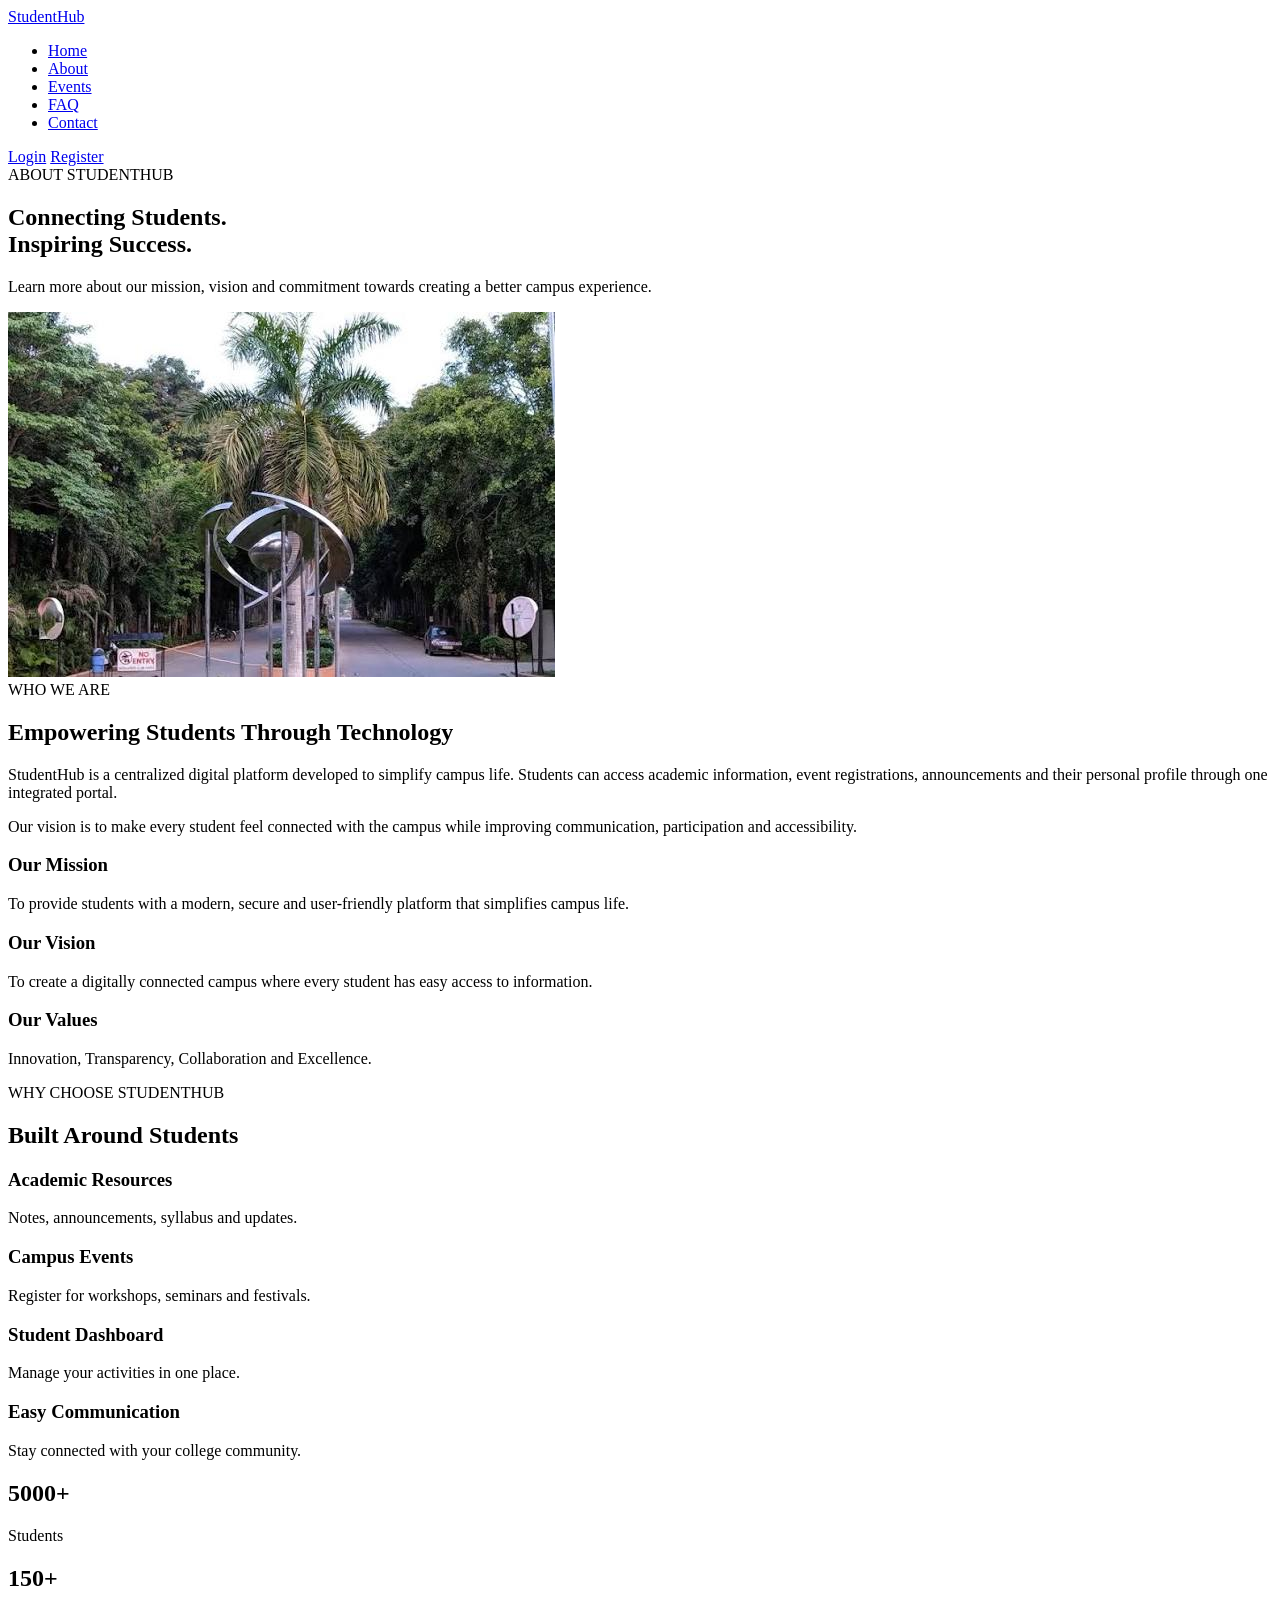
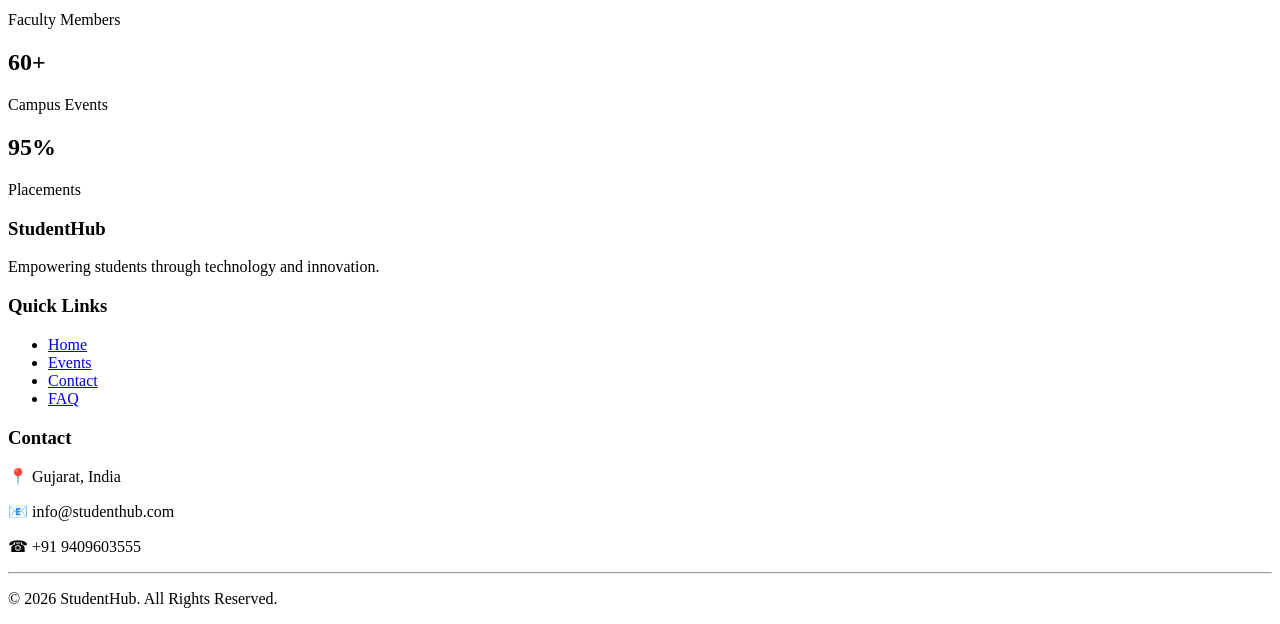
==== about.html @ 88c3d9de "Initial StudentHub Project" ====
<!DOCTYPE html>
<html lang="en">

<head>

    <meta charset="UTF-8">

    <meta name="viewport" content="width=device-width, initial-scale=1.0">

    <title>StudentHub | About</title>

    <link rel="stylesheet" href="style.css">

    <link rel="preconnect" href="https://fonts.googleapis.com">

    <link rel="preconnect" href="https://fonts.gstatic.com" crossorigin>

    <link href="https://fonts.googleapis.com/css2?family=Poppins:wght@300;400;500;600&family=Playfair+Display:wght@500;600;700&display=swap" rel="stylesheet">

</head>

<body>
<header>

    <nav class="navbar">

        <div class="logo">

            <a href="index.html">StudentHub</a>

        </div>

        <ul class="nav-links">

            <li><a href="index.html">Home</a></li>

            <li><a href="about.html">About</a></li>

            <li><a href="events.html">Events</a></li>

            <li><a href="faq.html">FAQ</a></li>

            <li><a href="contact.html">Contact</a></li>

        </ul>

        <div class="nav-buttons">

            <a href="login.html" class="login-btn">Login</a>

            <a href="register.html" class="register-btn">Register</a>

        </div>

    </nav>

</header>
<section class="page-hero">

    <div class="overlay">

        <div class="hero-content">

            <span>ABOUT STUDENTHUB</span>

            <h1>

                Connecting Students.<br>
                Inspiring Success.

            </h1>

            <p>

                Learn more about our mission,
                vision and commitment towards
                creating a better campus experience.

            </p>

        </div>

    </div>

</section>
<section class="about-main">

    <div class="container">

        <div class="about-image">

            <img src="about-clg.jpeg" alt="College Campus">

        </div>

        <div class="about-text">

            <span>WHO WE ARE</span>

            <h2>

                Empowering Students Through Technology

            </h2>

            <p>

                StudentHub is a centralized digital platform
                developed to simplify campus life. Students
                can access academic information, event
                registrations, announcements and their
                personal profile through one integrated portal.

            </p>

            <p>

                Our vision is to make every student feel
                connected with the campus while improving
                communication, participation and accessibility.

            </p>

        </div>

    </div>

</section>
<section class="mission">

    <div class="container">

        <div class="mission-card">

            <h3>Our Mission</h3>

            <p>

                To provide students with a modern,
                secure and user-friendly platform
                that simplifies campus life.

            </p>

        </div>

        <div class="mission-card">

            <h3>Our Vision</h3>

            <p>

                To create a digitally connected
                campus where every student has
                easy access to information.

            </p>

        </div>

        <div class="mission-card">

            <h3>Our Values</h3>

            <p>

                Innovation, Transparency,
                Collaboration and Excellence.

            </p>

        </div>

    </div>

</section>
<section class="why-us">

    <div class="container">

        <div class="section-heading">

            <span>WHY CHOOSE STUDENTHUB</span>

            <h2>

                Built Around Students

            </h2>

        </div>

        <div class="feature-grid">

            <div class="feature-card">

                <h3>Academic Resources</h3>

                <p>

                    Notes, announcements,
                    syllabus and updates.

                </p>

            </div>

            <div class="feature-card">

                <h3>Campus Events</h3>

                <p>

                    Register for workshops,
                    seminars and festivals.

                </p>

            </div>

            <div class="feature-card">

                <h3>Student Dashboard</h3>

                <p>

                    Manage your activities
                    in one place.

                </p>

            </div>

            <div class="feature-card">

                <h3>Easy Communication</h3>

                <p>

                    Stay connected with your
                    college community.

                </p>

            </div>

        </div>

    </div>

</section>
<section class="statistics">

    <div class="container">

        <div class="stat">

            <h2>5000+</h2>

            <p>Students</p>

        </div>

        <div class="stat">

            <h2>150+</h2>

            <p>Faculty Members</p>

        </div>

        <div class="stat">

            <h2>60+</h2>

            <p>Campus Events</p>

        </div>

        <div class="stat">

            <h2>95%</h2>

            <p>Placements</p>

        </div>

    </div>

</section>
<footer>

    <div class="container footer-grid">

        <div>

            <h3>StudentHub</h3>

            <p>

                Empowering students through
                technology and innovation.

            </p>

        </div>

        <div>

            <h3>Quick Links</h3>

            <ul>

                <li><a href="index.html">Home</a></li>

                <li><a href="events.html">Events</a></li>

                <li><a href="contact.html">Contact</a></li>

                <li><a href="faq.html">FAQ</a></li>

            </ul>

        </div>

        <div>

            <h3>Contact</h3>

            <p>📍 Gujarat, India</p>

            <p>📧 info@studenthub.com</p>

            <p>☎ +91 9409603555</p>

        </div>

    </div>

    <hr>

    <p class="copyright">

        © 2026 StudentHub. All Rights Reserved.

    </p>

</footer>

</body>

</html>
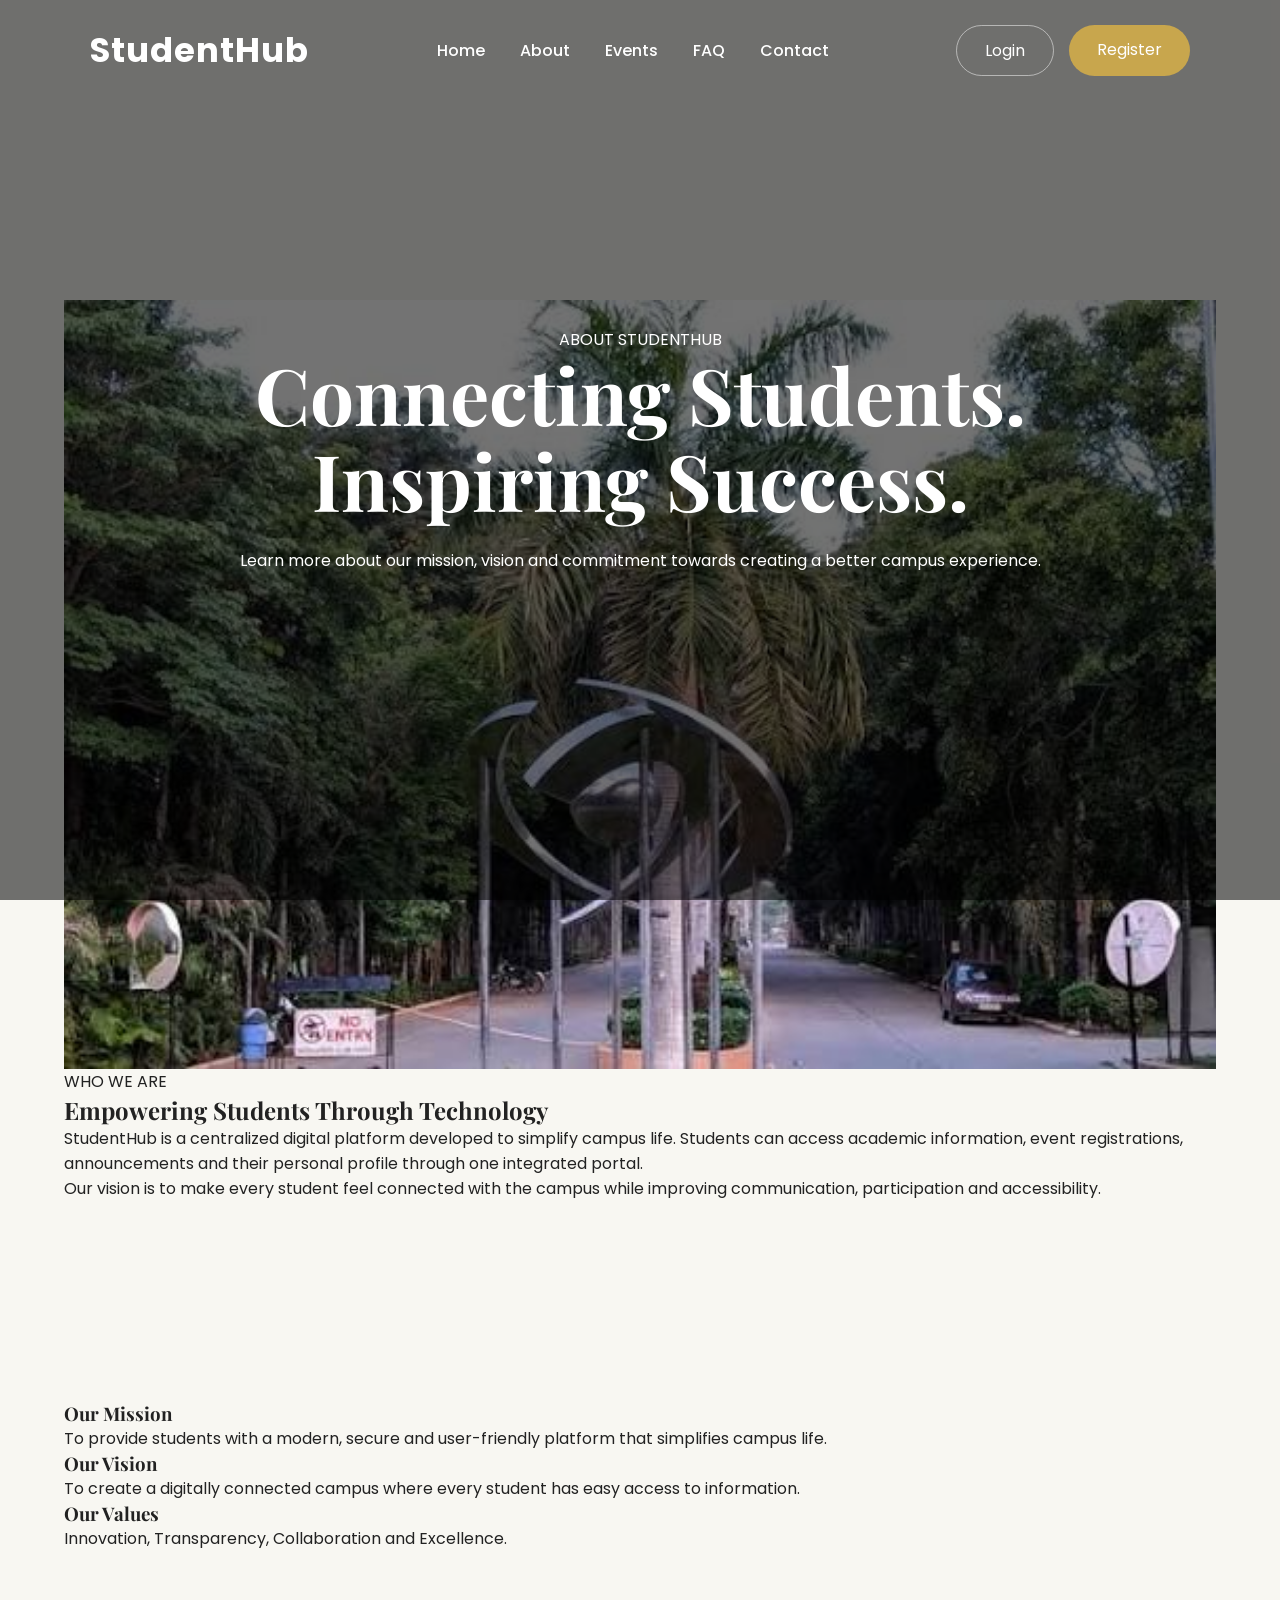
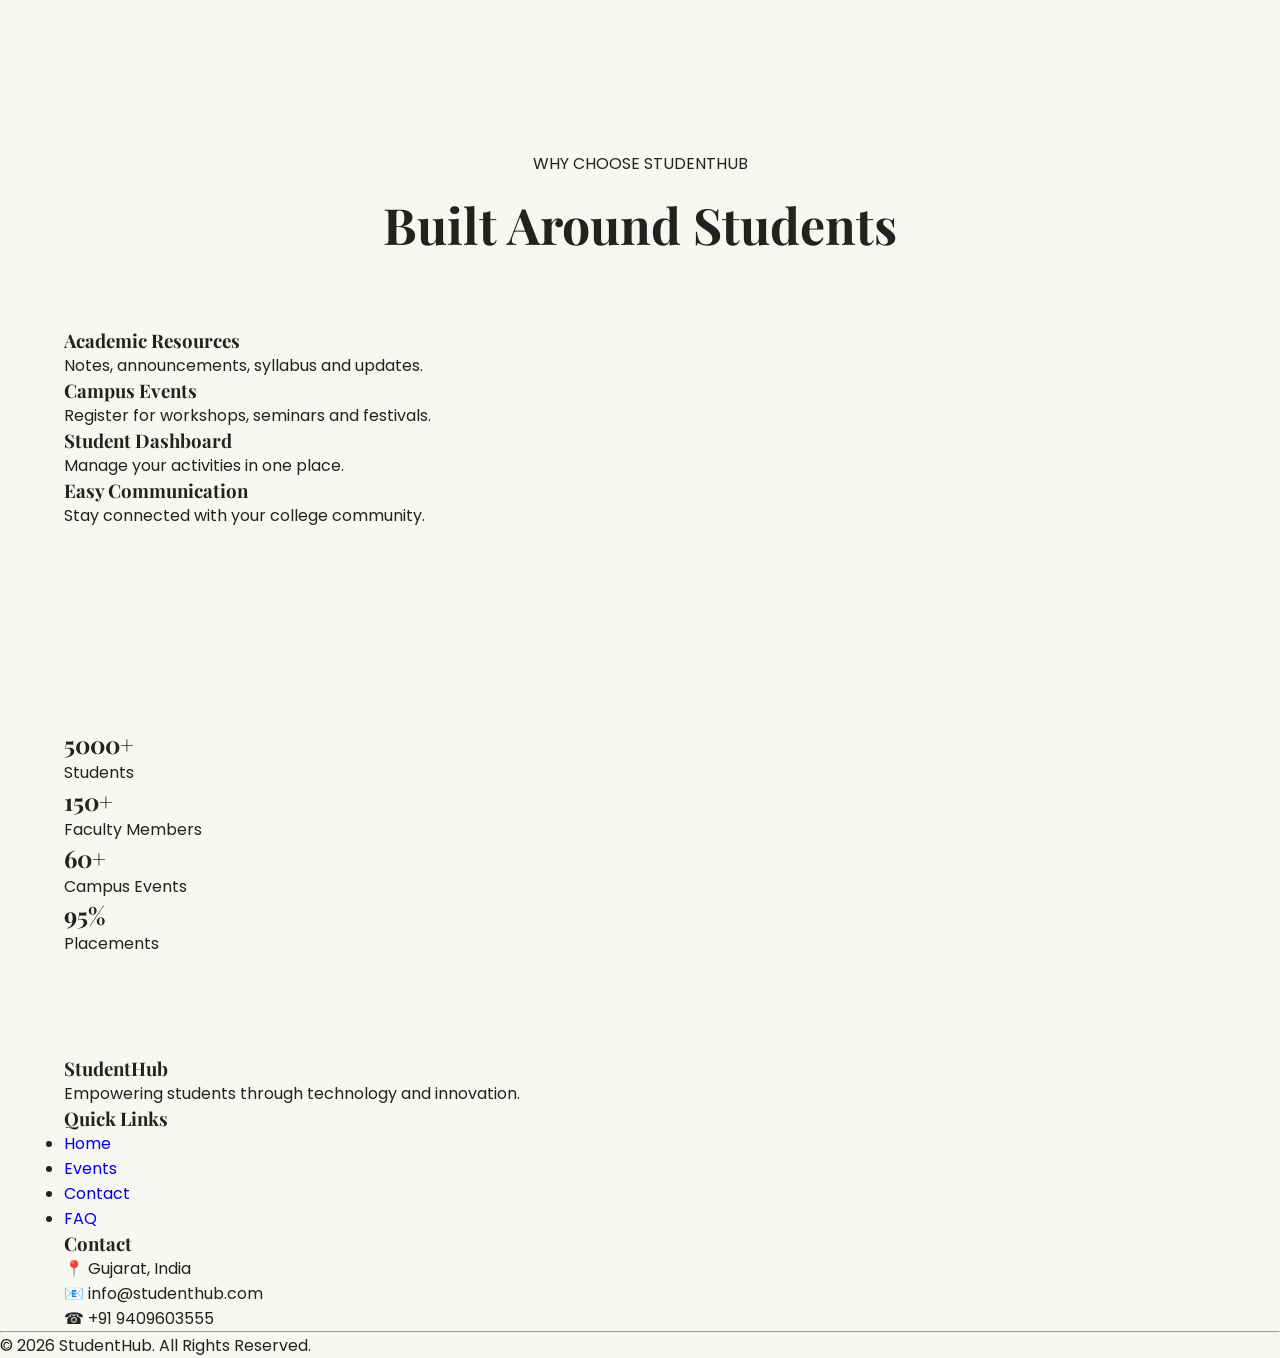
==== commit 5918dc37: "Testimonial-ards" ====
--- a/about.html
+++ b/about.html
@@ -9,7 +9,7 @@
 
     <title>StudentHub | About</title>
 
-    <link rel="stylesheet" href="style.css">
+    <link rel="stylesheet" href="css/style.css">
 
     <link rel="preconnect" href="https://fonts.googleapis.com">
 
@@ -89,7 +89,7 @@
 
         <div class="about-image">
 
-            <img src="about-clg.jpeg" alt="College Campus">
+            <img src="images/about-clg.jpeg" alt="College Campus">
 
         </div>
 
--- a/css/style.css
+++ b/css/style.css
@@ -0,0 +1,305 @@
+*{
+    margin:0;
+    padding:0;
+    box-sizing:border-box;
+}
+html{
+    scroll-behavior:smooth;
+}
+body{
+    font-family:'Poppins',sans-serif;
+    background:#f8f7f2;
+    color:#222;
+    overflow-x:hidden;
+}
+:root{
+    --gold:#c8a64d;
+    --dark:#0d1728;
+    --white:#ffffff;
+    --light:#f8f7f2;
+    --shadow:0 15px 35px rgba(0,0,0,.18);
+}
+.container{
+    width:90%;
+    max-width:1200px;
+    margin:auto;
+}
+img{
+    width:100%;
+    display:block;
+}
+a{
+    text-decoration:none;
+}
+h1,h2,h3,h4{
+    font-family:'Playfair Display',serif;
+}
+section{
+    padding:100px 0;
+}
+.hero{
+    padding: 0px;
+    position: relative;
+    width: 100%;
+    min-height: 100vh;
+    background-image: url("../images/clg.jpg");
+    background-size: cover;
+    background-position: center;
+    background-repeat: no-repeat;
+}
+.overlay{
+    position:absolute;
+    top:0;
+    left:0;
+    width:100%;
+    height:100%;
+    background:rgba(0,0,0,.55);
+}
+.navbar{
+    position:absolute;
+    top:0;
+    left:0;
+    width:100%;
+    padding:25px 7%;
+    display:flex;
+    justify-content:space-between;
+    align-items:center;
+    z-index:100;
+}
+.logo a{
+    color:white;
+    font-size:34px;
+    font-weight:700;
+    letter-spacing:1px;
+}
+.nav-links{
+    display:flex;
+    gap:35px;
+    list-style:none;
+}
+.nav-links a{
+    color:white;
+    font-size:16px;
+    font-weight:500;
+    transition:.3s;
+}
+.nav-links a:hover{
+    color:var(--gold);
+}
+.nav-buttons{
+    display:flex;
+    gap:15px;
+}
+.login-btn{
+    color:white;
+    border:1px solid rgba(255,255,255,.5);
+    padding:12px 28px;
+    border-radius:40px;
+    transition:.3s;
+}
+.login-btn:hover{
+    background:rgba(255,255,255,.15);
+}
+.register-btn{
+    background:var(--gold);
+    color:white;
+    padding:12px 28px;
+    border-radius:40px;
+    transition:.3s;
+}
+.register-btn:hover{
+    background:#b28f36;
+}
+.primary-btn{
+    background:var(--gold);
+    color:white;
+    padding:15px 35px;
+    border-radius:40px;
+    display:inline-block;
+    transition:.35s;
+}
+.primary-btn:hover{
+    transform:translateY(-4px);
+    background:#b28f36;
+}
+.secondary-btn{
+    border:1px solid rgba(255,255,255,.5);
+    color:white;
+    padding:15px 35px;
+    border-radius:40px;
+    transition:.35s;
+}
+.secondary-btn:hover{
+    background:rgba(255,255,255,.12);
+}
+.hero-content{
+    min-height:100vh;
+    display:flex;
+    justify-content:center;
+    align-items:center;
+    flex-direction:column;
+    text-align:center;
+    color:white;
+    position:relative;
+    z-index:5;
+}
+.tagline{
+    color:#f2dc93;
+    letter-spacing:4px;
+    font-size:15px;
+    margin-bottom:18px;
+}
+.hero-content h1{
+    font-size:78px;
+    line-height:1.1;
+   margin-bottom:25px;
+}
+.description{
+    width:700px;
+    max-width:100%;
+    font-size:18px;
+    line-height:1.8;
+    opacity:.9;
+    margin-bottom:40px;
+}
+.hero-buttons{
+    display:flex;
+    gap:20px;
+}
+.hero-content{
+    animation:fadeUp 1.2s ease;
+}
+@keyframes fadeUp{
+    from{
+        opacity:0;
+        transform:translateY(40px);
+    }
+    to{
+        opacity:1;
+        transform:translateY(0);
+    }
+}
+@media(max-width:992px){
+.nav-links{
+display:none;
+}
+.hero-content h1{
+font-size:58px;
+}
+.description{
+width:100%;
+}
+}
+
+@media(max-width:768px){
+.hero-content h1{
+font-size:42px;
+}
+.hero-buttons{
+flex-direction:column;
+}
+.nav-buttons{
+display:none;
+}
+.logo a{
+font-size:28px;
+}
+}
+.about {
+    padding: 120px 8%;
+    background: #faf8f3;
+}
+.section-tag{
+    font-weight: 800;
+    font-size: 40px;
+}
+.event-grid{
+    display:grid;
+    grid-template-columns:repeat(auto-fit,minmax(330px,1fr));
+    gap:35px;
+    margin-top:50px;
+}
+
+.event-card{
+    background:#fff;
+    border-radius:20px;
+    overflow:hidden;
+    display:flex;
+    flex-direction:column;
+    height:100%;
+    box-shadow:0 10px 30px rgba(0,0,0,.08);
+    transition:.4s;
+}
+.event-card img {
+    width:100%;
+    height:400px;
+    object-fit: cover;
+    display: block;
+}
+.event-card:hover{
+    transform:translateY(-12px);
+    box-shadow:0 18px 45px rgba(200,166,77,.25);
+}
+.event-info{
+    padding:25px;
+    display:flex;
+    flex-direction:column;
+    flex:1;
+}
+.event-info span{
+    display:inline-block;
+    font-size:13px;
+    font-weight:600;
+    letter-spacing:2px;
+    text-transform:uppercase;
+    color:#c8a64d;
+    margin-bottom:12px;
+}
+.event-info h3{
+    font-size:30px;
+    margin-bottom:15px;
+    color:#1b1b1b;
+    line-height:1.2;
+}
+.event-info p{
+    font-size:16px;
+    color:#666;
+    line-height:1.8;
+    margin-bottom:25px;
+}
+.event-info a{
+    color:#c8a64d;
+    font-weight:600;
+    font-size:15px;
+    transition:.3s;
+}
+.event-info a:hover{
+    padding-left:10px;
+}
+.section-heading{
+    text-align:center;
+    margin-bottom:70px;
+}
+
+.section-heading h2{
+    font-size:50px;
+    margin:15px 0;
+}
+
+.section-heading p{
+    color:#666;
+    font-size:18px;
+}
+.event-card::after{
+    content:"";
+    width:60px;
+    height:3px;
+    background:#c8a64d;
+    display:block;
+    margin:0 25px 25px;
+    transition:.4s;
+}
+
+.event-card:hover::after{
+    width:120px;
+}
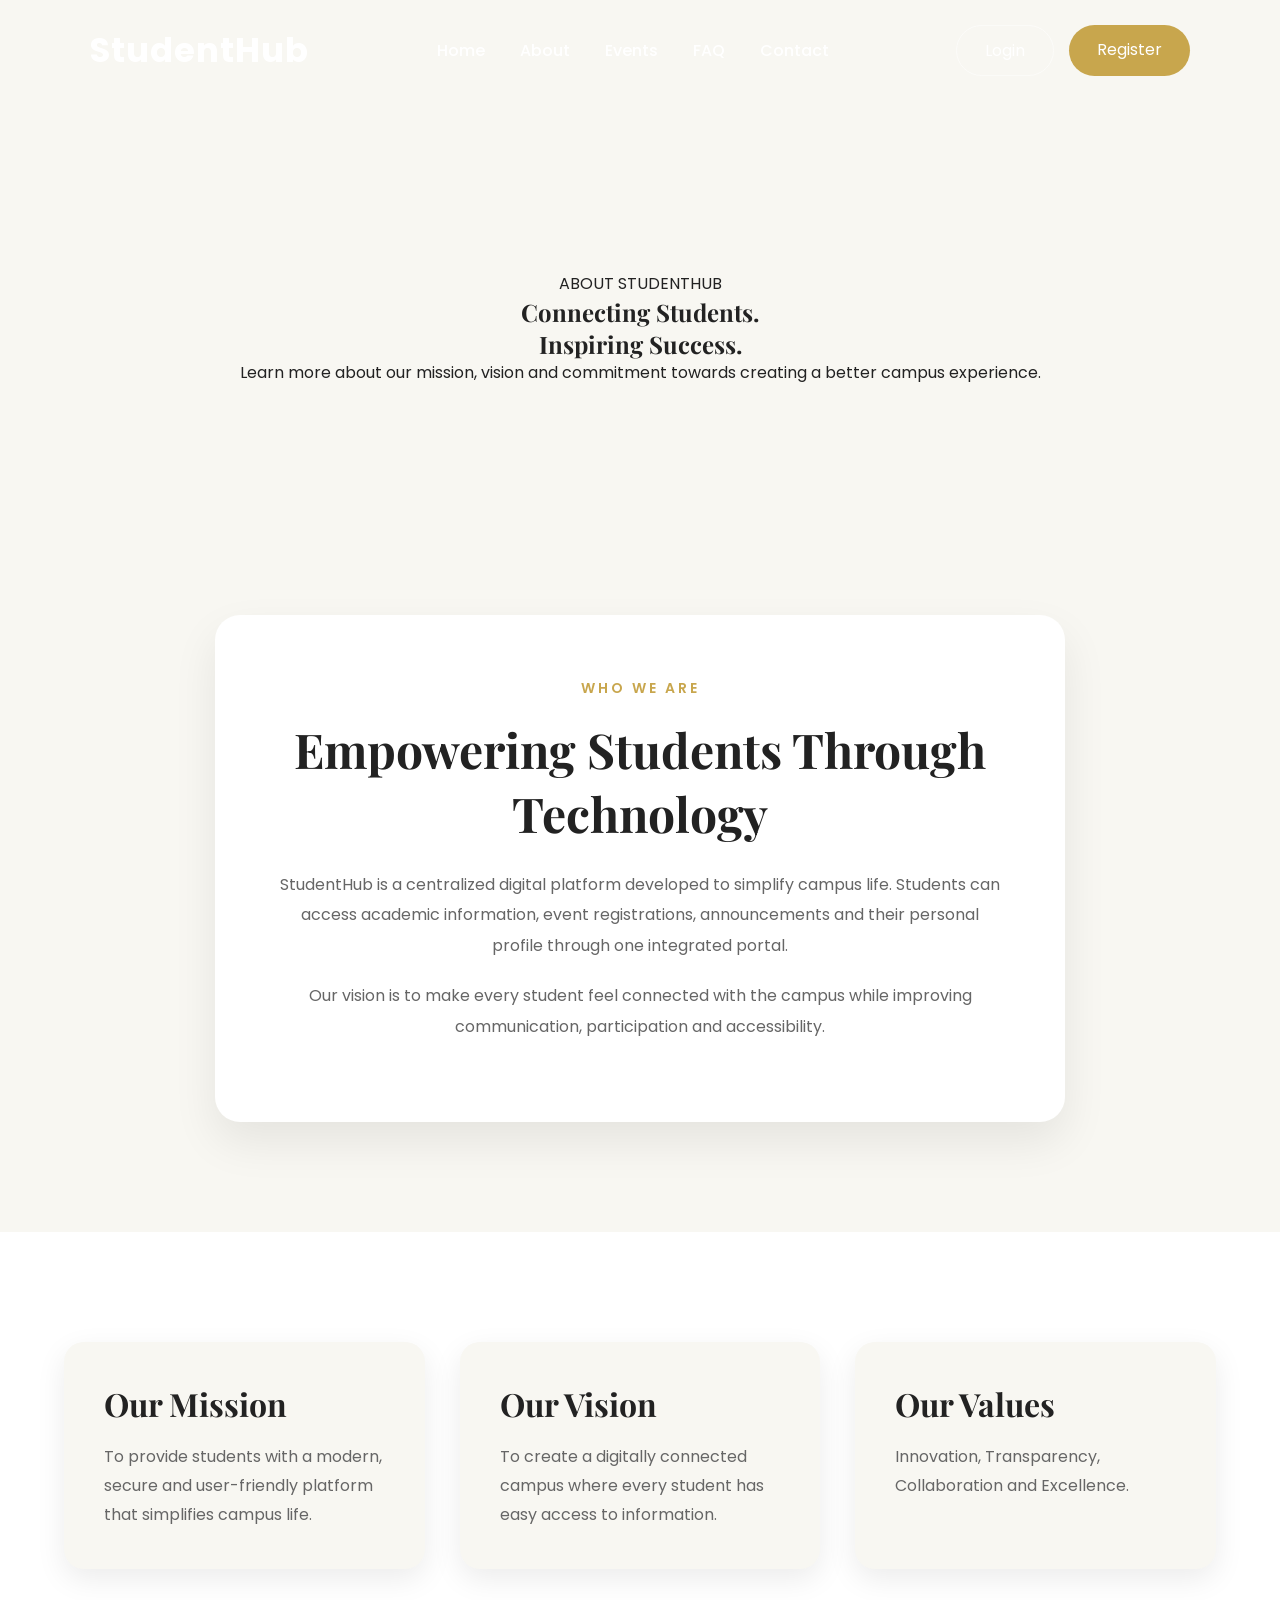
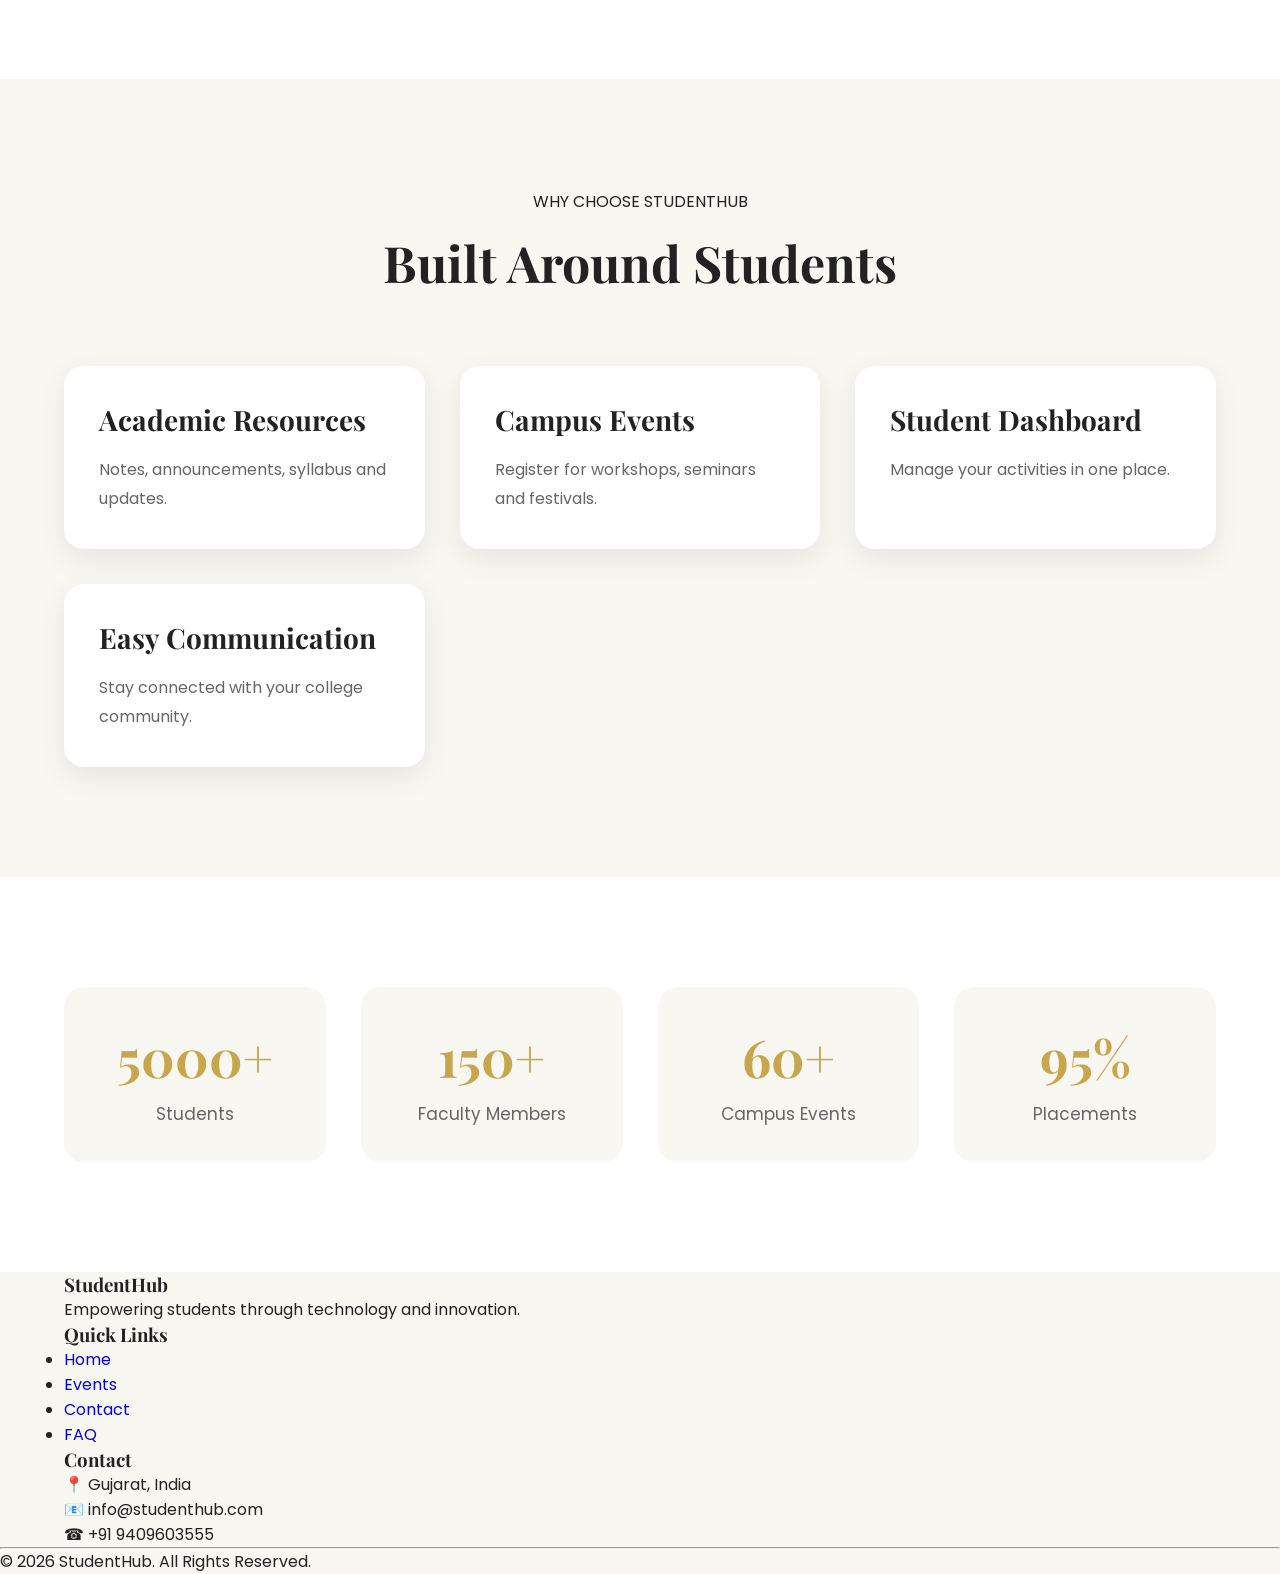
==== commit 2a413e81: "about-css" ====
--- a/about.html
+++ b/about.html
@@ -19,7 +19,7 @@
 
 </head>
 
-<body>
+<body class="about-page">
 <header>
 
     <nav class="navbar">
@@ -57,9 +57,9 @@
 </header>
 <section class="page-hero">
 
-    <div class="overlay">
-
-        <div class="hero-content">
+    <div>
+
+        <div class="about-hero-content">
 
             <span>ABOUT STUDENTHUB</span>
 
@@ -86,12 +86,6 @@
 <section class="about-main">
 
     <div class="container">
-
-        <div class="about-image">
-
-            <img src="images/about-clg.jpeg" alt="College Campus">
-
-        </div>
 
         <div class="about-text">
 
--- a/css/style.css
+++ b/css/style.css
@@ -35,7 +35,7 @@
     font-family:'Playfair Display',serif;
 }
 section{
-    padding:100px 0;
+    padding:10px 0;
 }
 .hero{
     padding: 0px;
@@ -47,7 +47,7 @@
     background-position: center;
     background-repeat: no-repeat;
 }
-.overlay{
+ .overlay{
     position:absolute;
     top:0;
     left:0;
@@ -56,6 +56,14 @@
     background:rgba(0,0,0,.55);
 }
 .navbar{
+    width:100%;
+    padding:25px 7%;
+    display:flex;
+    justify-content:space-between;
+    align-items:center;
+    z-index:100;
+}
+.home-navbar{
     position:absolute;
     top:0;
     left:0;
@@ -132,7 +140,7 @@
 .secondary-btn:hover{
     background:rgba(255,255,255,.12);
 }
-.hero-content{
+.home-hero-content{
     min-height:100vh;
     display:flex;
     justify-content:center;
@@ -190,7 +198,6 @@
 width:100%;
 }
 }
-
 @media(max-width:768px){
 .hero-content h1{
 font-size:42px;
@@ -219,7 +226,6 @@
     gap:35px;
     margin-top:50px;
 }
-
 .event-card{
     background:#fff;
     border-radius:20px;
@@ -280,12 +286,10 @@
     text-align:center;
     margin-bottom:70px;
 }
-
 .section-heading h2{
     font-size:50px;
     margin:15px 0;
 }
-
 .section-heading p{
     color:#666;
     font-size:18px;
@@ -299,7 +303,340 @@
     margin:0 25px 25px;
     transition:.4s;
 }
-
 .event-card:hover::after{
     width:120px;
-}+}
+.testimonials{
+    background:#faf8f3;
+    padding:110px 0;
+}
+.testimonial-grid{
+    display:grid;
+    grid-template-columns:repeat(auto-fit,minmax(320px,1fr));
+    gap:35px;
+    margin-top:10px;
+}
+.testimonial-card{
+    position:relative;
+    background:#fff;
+    padding:40px 35px;
+    border-radius:20px;
+    box-shadow:0 10px 30px rgba(0,0,0,.08);
+    transition:.4s ease;
+    overflow:hidden;
+}
+.testimonial-card:hover{
+    transform:translateY(-10px);
+    box-shadow:0 18px 40px rgba(200,166,77,.20);
+}
+.quote{
+    position:absolute;
+    top:15px;
+    right:25px;
+    font-size:80px;
+    color:rgba(200,166,77,.12);
+    font-family:serif;
+}
+.stars{
+    color:#c8a64d;
+    font-size:18px;
+    letter-spacing:4px;
+    margin-bottom:20px;
+}
+.testimonial-card p{
+    color:#666;
+    font-size:15px;
+    line-height:1.8;
+    margin-bottom:25px;
+}
+.testimonial-card h4{
+    font-size:24px;
+    color:#222;
+    margin-bottom:5px;
+    padding-top:18px;
+    border-top:1px solid rgba(200,166,77,.4);
+}
+.testimonial-card span{
+    color:#888;
+    font-size:14px;
+}
+.about{
+    background:#faf8f3;
+    padding:120px 0;
+}
+.about .container{
+    max-width:900px;
+    margin:auto;
+}
+.about-content{
+    position:relative;
+    background:linear-gradient(135deg,#ffffff,#fcfaf4);
+    padding:60px;
+    border-radius:25px;
+    box-shadow:0 20px 45px rgba(0,0,0,.08);
+    transition:all .4s ease;
+}
+.about-content:hover{
+    transform:translateY(-8px);
+    box-shadow:0 25px 60px rgba(200,166,77,.18);
+}
+.about-content::before{
+    content:"";
+    position:absolute;
+    left:35px;
+    top:60px;
+    width:5px;
+    height:90px;
+    background:#c8a64d;
+    border-radius:20px;
+}
+.section-tag{
+    color:#c8a64d;
+    font-size:14px;
+    letter-spacing:3px;
+    text-transform:uppercase;
+    font-weight:600;
+}
+.about-content h2{
+    font-size:46px;
+    line-height:1.2;
+    color:#222;
+    margin:20px 0;
+}
+.about-content > p{
+    color:#666;
+    font-size:16px;
+    line-height:1.9;
+    margin-bottom:40px;
+}
+.about-features{
+    display:grid;
+    grid-template-columns:repeat(2,1fr);
+    gap:20px;
+    margin-bottom:40px;
+}
+.feature{
+    background:#faf8f3;
+    padding:22px;
+    border-radius:16px;
+    border:1px solid transparent;
+    transition:all .35s ease;
+}
+.feature:hover{
+    background:#fff;
+    border-color:#c8a64d;
+    transform:translateY(-6px);
+    box-shadow:0 12px 30px rgba(200,166,77,.12);
+}
+.feature h4{
+    font-size:20px;
+    color:#222;
+    margin-bottom:10px;
+}
+.feature p{
+    margin:0;
+    color:#666;
+    font-size:14px;
+    line-height:1.7;
+}
+.about .primary-btn{
+    margin-top:10px;
+}
+@media(max-width:768px){
+    .about{
+        padding:80px 0;
+    }
+    .about-content{
+        padding:40px;
+    }
+    .about-content::before{
+        display:none;
+    }
+    .about-content h2{
+        font-size:34px;
+    }
+    .about-features{
+        grid-template-columns:1fr;
+    }
+}
+.page-hero{
+    background:var(--light);
+    padding:170px 0 120px;
+    text-align:center;
+}
+
+.hero-content{
+    max-width:850px;
+    margin:auto;
+    min-height:auto;
+    color:var(--dark);
+}
+
+.hero-content span{
+    display:inline-block;
+    color:var(--gold);
+    font-size:14px;
+    letter-spacing:3px;
+    text-transform:uppercase;
+    font-weight:600;
+    margin-bottom:20px;
+}
+
+.hero-content h1{
+    font-size:70px;
+    line-height:1.1;
+    margin-bottom:25px;
+}
+
+.hero-content p{
+    width:700px;
+    max-width:100%;
+    margin:auto;
+    color:#666;
+    font-size:18px;
+    line-height:1.9;
+}
+.about-main{
+    background:var(--light);
+    padding:110px 0;
+}
+
+.about-text{
+    max-width:850px;
+    margin:auto;
+    text-align:center;
+    background:#fff;
+    padding:60px;
+    border-radius:25px;
+    box-shadow:0 20px 45px rgba(0,0,0,.08);
+    transition:.4s;
+}
+
+.about-text:hover{
+    transform:translateY(-8px);
+    box-shadow:0 25px 60px rgba(200,166,77,.18);
+}
+
+.about-text span{
+    display:inline-block;
+    color:var(--gold);
+    letter-spacing:3px;
+    text-transform:uppercase;
+    font-size:14px;
+    font-weight:600;
+    margin-bottom:18px;
+}
+
+.about-text h2{
+    font-size:48px;
+    color:#222;
+    margin-bottom:25px;
+}
+
+.about-text p{
+    color:#666;
+    line-height:1.9;
+    font-size:16px;
+    margin-bottom:20px;
+}
+.mission{
+    background:#fff;
+    padding:110px 0;
+}
+
+.mission .container{
+    display:grid;
+    grid-template-columns:repeat(auto-fit,minmax(320px,1fr));
+    gap:35px;
+}
+
+.mission-card{
+    background:var(--light);
+    padding:40px;
+    border-radius:20px;
+    box-shadow:0 10px 30px rgba(0,0,0,.08);
+    transition:.4s;
+}
+
+.mission-card:hover{
+    transform:translateY(-12px);
+    box-shadow:0 18px 45px rgba(200,166,77,.25);
+}
+
+.mission-card h3{
+    color:#222;
+    font-size:32px;
+    margin-bottom:18px;
+}
+
+.mission-card p{
+    color:#666;
+    line-height:1.8;
+}
+.why-us{
+    background:var(--light);
+    padding:110px 0;
+}
+
+.feature-grid{
+    display:grid;
+    grid-template-columns:repeat(auto-fit,minmax(280px,1fr));
+    gap:35px;
+}
+
+.feature-card{
+    background:#fff;
+    padding:35px;
+    border-radius:20px;
+    box-shadow:0 10px 30px rgba(0,0,0,.08);
+    transition:.4s;
+}
+
+.feature-card:hover{
+    transform:translateY(-10px);
+    box-shadow:0 18px 40px rgba(200,166,77,.20);
+}
+
+.feature-card h3{
+    font-size:28px;
+    margin-bottom:18px;
+}
+
+.feature-card p{
+    color:#666;
+    line-height:1.8;
+}
+.statistics{
+    background:#fff;
+    padding:110px 0;
+}
+
+.statistics .container{
+    display:grid;
+    grid-template-columns:repeat(auto-fit,minmax(220px,1fr));
+    gap:35px;
+}
+
+.stat{
+    text-align:center;
+    padding:35px;
+    background:var(--light);
+    border-radius:20px;
+    transition:.35s;
+}
+
+.stat:hover{
+    transform:translateY(-8px);
+    box-shadow:0 15px 35px rgba(200,166,77,.15);
+}
+
+.stat h2{
+    font-size:52px;
+    color:var(--gold);
+    margin-bottom:10px;
+}
+
+.stat p{
+    color:#666;
+    font-size:17px;
+}
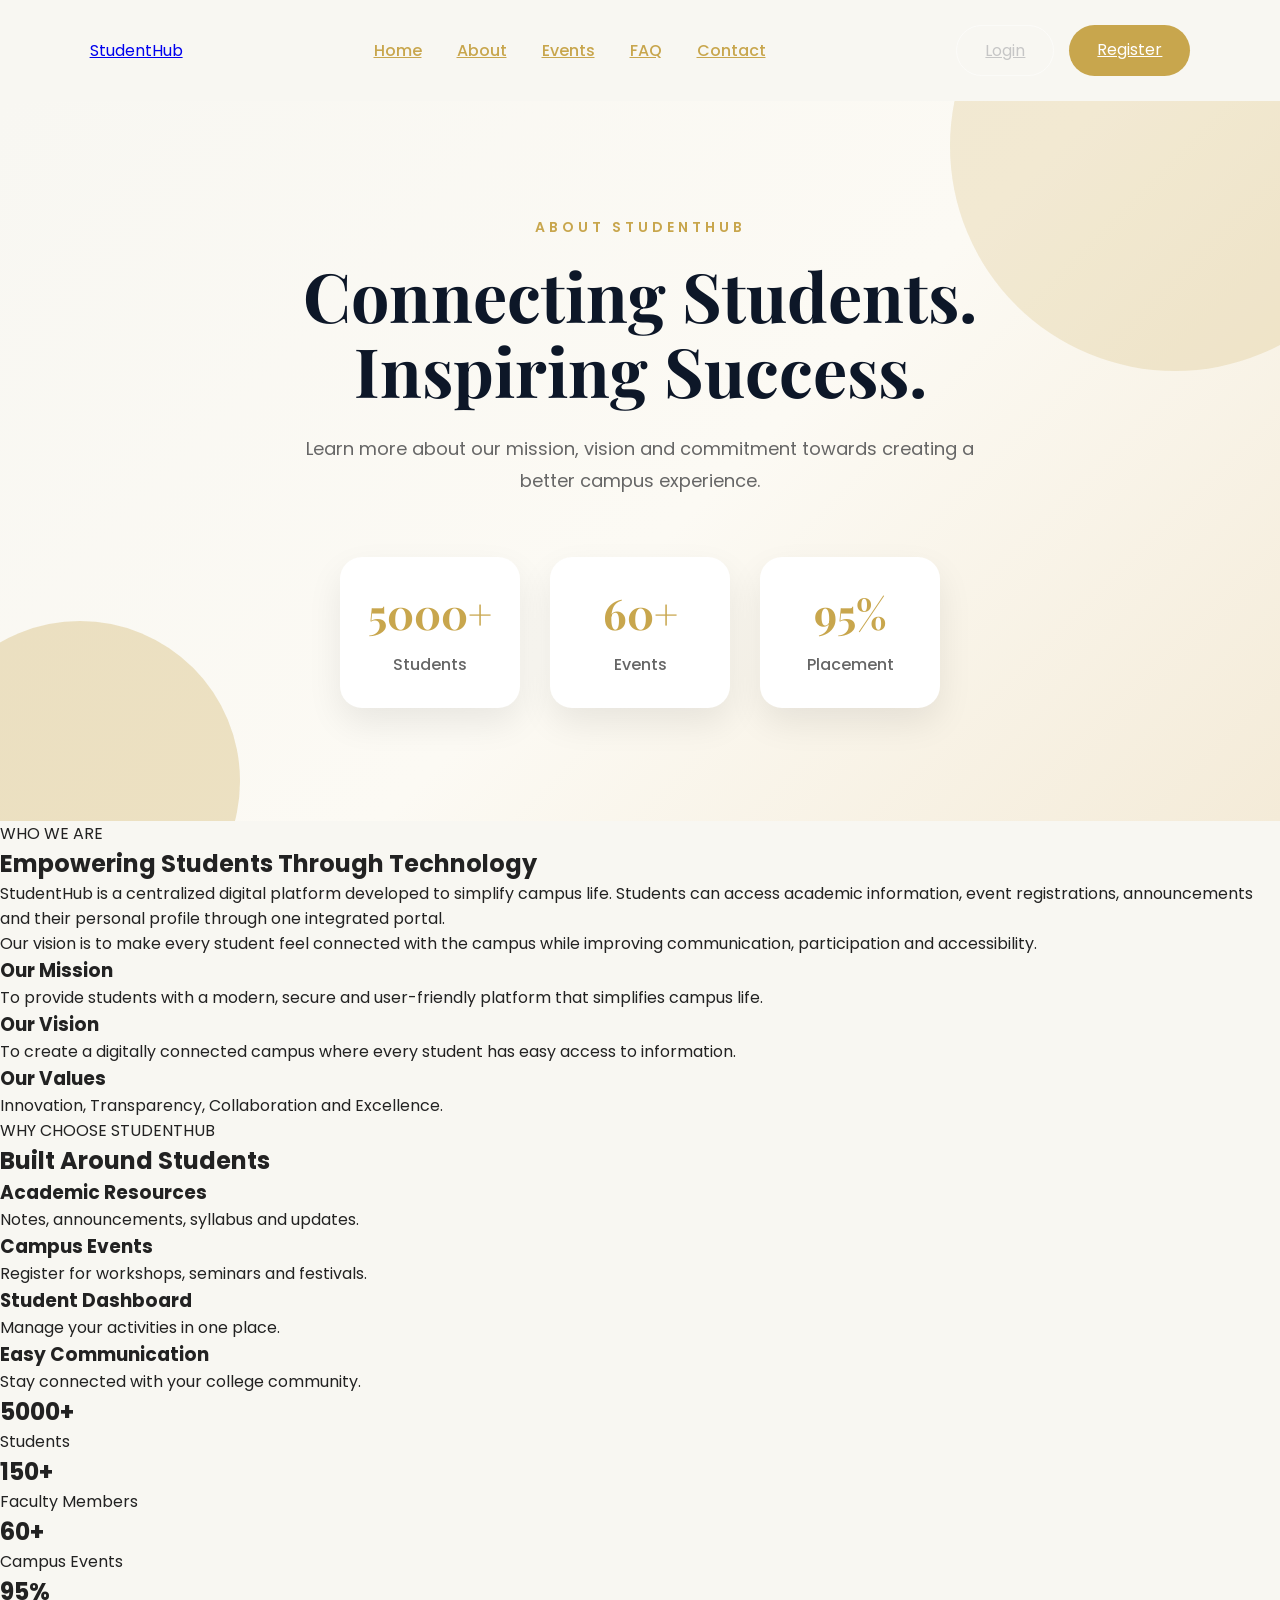
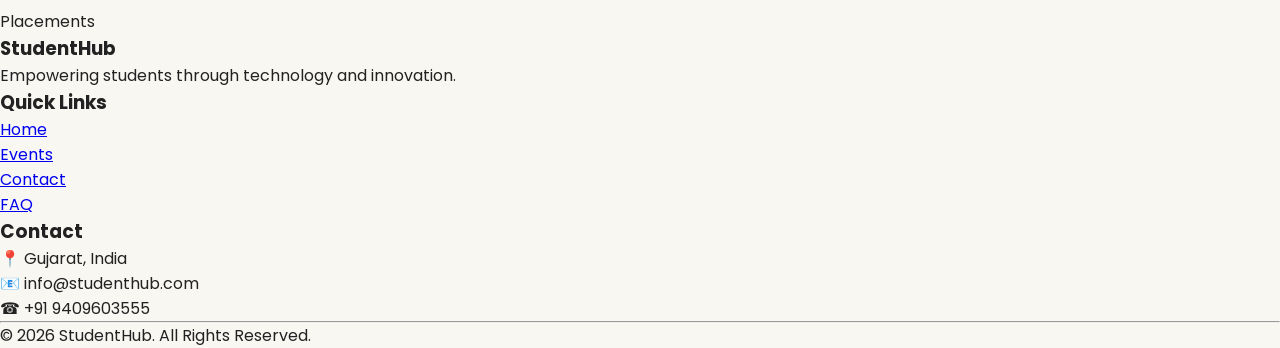
==== commit 20182a79: "Changes-seperate css files" ====
--- a/about.html
+++ b/about.html
@@ -9,7 +9,7 @@
 
     <title>StudentHub | About</title>
 
-    <link rel="stylesheet" href="css/style.css">
+    <link rel="stylesheet" href="css/about.css">
 
     <link rel="preconnect" href="https://fonts.googleapis.com">
 
@@ -19,9 +19,8 @@
 
 </head>
 
-<body class="about-page">
+<body>
 <header>
-
     <nav class="navbar">
 
         <div class="logo">
@@ -57,26 +56,36 @@
 </header>
 <section class="page-hero">
 
-    <div>
-
-        <div class="about-hero-content">
-
-            <span>ABOUT STUDENTHUB</span>
-
-            <h1>
-
-                Connecting Students.<br>
-                Inspiring Success.
-
-            </h1>
-
-            <p>
-
-                Learn more about our mission,
-                vision and commitment towards
-                creating a better campus experience.
-
-            </p>
+    <div class="about-hero-content">
+
+        <span>ABOUT STUDENTHUB</span>
+
+        <h1>
+            Connecting Students.<br>
+            Inspiring Success.
+        </h1>
+
+        <p>
+            Learn more about our mission, vision and commitment
+            towards creating a better campus experience.
+        </p>
+
+        <div class="hero-stats">
+
+            <div class="hero-card">
+                <h3>5000+</h3>
+                <p>Students</p>
+            </div>
+
+            <div class="hero-card">
+                <h3>60+</h3>
+                <p>Events</p>
+            </div>
+
+            <div class="hero-card">
+                <h3>95%</h3>
+                <p>Placement</p>
+            </div>
 
         </div>
 
--- a/css/about.css
+++ b/css/about.css
@@ -0,0 +1,233 @@
+*{
+    margin:0;
+    padding:0;
+    box-sizing:border-box;
+}
+html{
+    scroll-behavior:smooth;
+}
+body{
+    font-family:'Poppins',sans-serif;
+    background:#f8f7f2;
+    color:#222;
+    overflow-x:hidden;
+}
+:root{
+    --gold:#c8a64d;
+    --dark:#0d1728;
+    --white:#ffffff;
+    --light:#f8f7f2;
+    --shadow:0 15px 35px rgba(0,0,0,.18);
+}
+.navbar {
+    width: 100%;
+    padding:25px 7%;
+    display : flex;
+    justify-content: space-between;
+    align-items: center;
+    z-index:100;
+}
+.nav-links{
+    display:flex;
+    gap:35px;
+    list-style:none;
+}
+.nav-links a{
+    color:var(--gold);
+    font-size:16px;
+    font-weight:500;
+    /* transition:.3s; */
+}
+/* .nav-links a:hover{
+    color:var(--gold);
+} */
+.nav-buttons{
+    display:flex;
+    gap:15px;
+}
+.nav-buttons{
+    display:flex;
+    gap:15px;
+}
+.login-btn{
+    color:#c6c6c6;
+    border:1px solid rgba(255,255,255,.5);
+    padding:12px 28px;
+    border-radius:40px;
+    transition:.3s;
+}
+.login-btn:hover{
+    background:rgba(255,255,255,.15);
+}
+.register-btn{
+    background:var(--gold);
+    color:#fff;
+    padding:12px 28px;
+    border-radius:40px;
+    transition:.3s;
+}
+.register-btn:hover{
+    background:#b28f36;
+}
+.page-hero{
+    position:relative;
+    height:80vh;
+    display:flex;
+    justify-content:center;
+    align-items:center;
+    text-align:center;
+    padding:0 8%;
+    overflow:hidden;
+    background:linear-gradient(
+        135deg,
+        #f8f7f2 0%,
+        #fcfaf4 55%,
+        #f4ebd8 100%
+    );
+}
+
+.page-hero::before{
+    content:"";
+    position:absolute;
+    width:450px;
+    height:450px;
+    border-radius:50%;
+    background:rgba(200,166,77,.2);
+    top:-180px;
+    right:-120px;
+}
+
+.page-hero::after{
+    content:"";
+    position:absolute;
+    width:320px;
+    height:320px;
+    border-radius:50%;
+    background:rgba(200,166,77,.3);
+    bottom:-120px;
+    left:-80px;
+}
+
+.about-hero-content{
+    position:relative;
+    z-index:2;
+    max-width:850px;
+}
+
+.about-hero-content span{
+    display:inline-block;
+    color:var(--gold);
+    letter-spacing:4px;
+    text-transform:uppercase;
+    font-size:14px;
+    font-weight:600;
+    margin-bottom:20px;
+}
+
+.about-hero-content h1{
+    font-size:68px;
+    color:var(--dark);
+    line-height:1.1;
+    margin-bottom:25px;
+    font-family:'Playfair Display',serif;
+}
+
+.about-hero-content p{
+    max-width:680px;
+    margin:auto;
+    color:#666;
+    font-size:18px;
+    line-height:1.8;
+}
+
+.hero-stats{
+    margin-top:60px;
+    display:flex;
+    justify-content:center;
+    gap:30px;
+    flex-wrap:wrap;
+}
+
+.hero-card{
+    width:180px;
+    background:#fff;
+    padding:28px;
+    border-radius:22px;
+    box-shadow:0 15px 35px rgba(0,0,0,.08);
+    transition:.4s;
+    animation:floatCard 4s ease-in-out infinite;
+}
+
+.hero-card:nth-child(2){
+    animation-delay:.6s;
+}
+
+.hero-card:nth-child(3){
+    animation-delay:1.2s;
+}
+
+.hero-card:hover{
+    transform:translateY(-12px);
+    box-shadow:0 25px 45px rgba(200,166,77,.25);
+}
+
+.hero-card h3{
+    color:var(--gold);
+    font-size:42px;
+    margin-bottom:10px;
+    font-family:'Playfair Display',serif;
+}
+
+.hero-card p{
+    color:#666;
+    font-size:16px;
+    font-weight:500;
+}
+
+@keyframes floatCard{
+
+    0%{
+        transform:translateY(0);
+    }
+
+    50%{
+        transform:translateY(-12px);
+    }
+
+    100%{
+        transform:translateY(0);
+    }
+
+}
+
+
+@media(max-width:768px){
+
+    .page-hero{
+        height:auto;
+        padding:120px 20px 80px;
+    }
+
+    .about-hero-content h1{
+        font-size:42px;
+    }
+
+    .about-hero-content p{
+        font-size:16px;
+    }
+
+    .hero-stats{
+        gap:20px;
+        margin-top:40px;
+    }
+
+    .hero-card{
+        width:150px;
+        padding:22px;
+    }
+
+    .hero-card h3{
+        font-size:32px;
+    }
+
+}
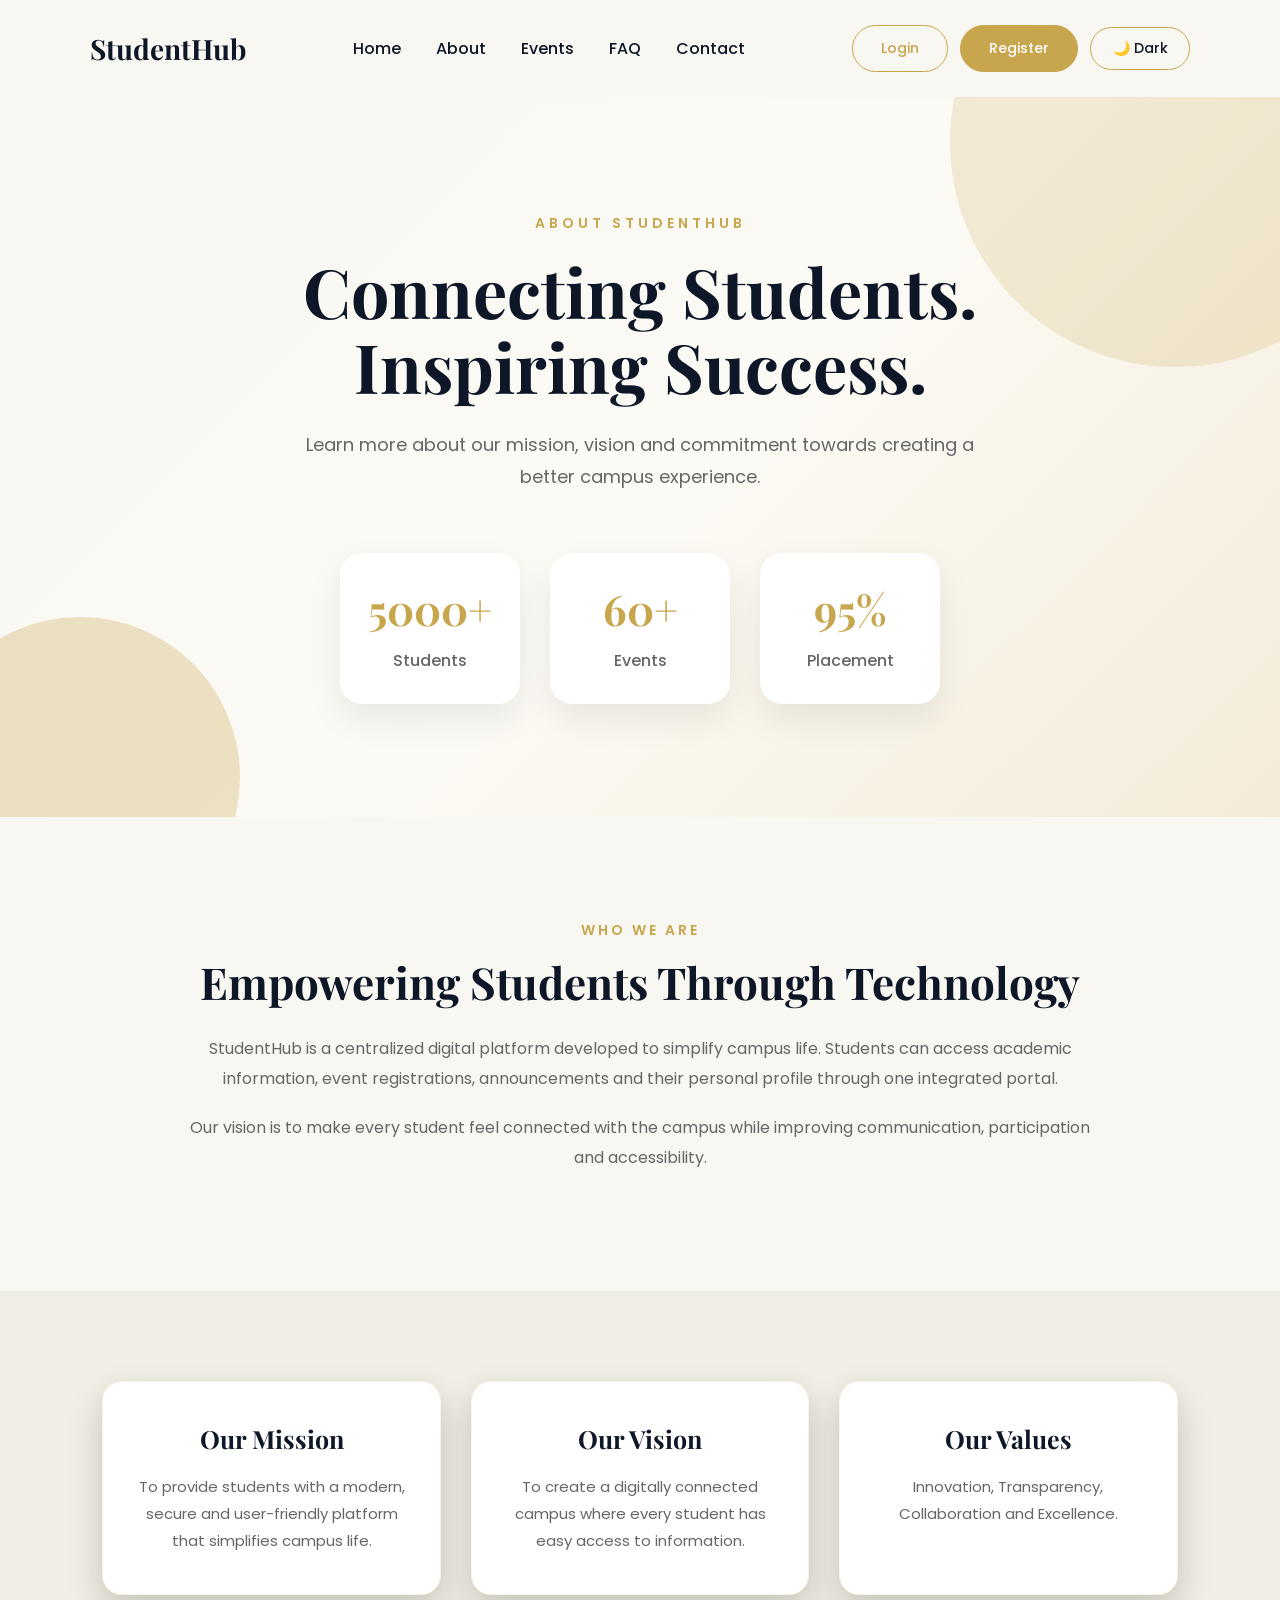
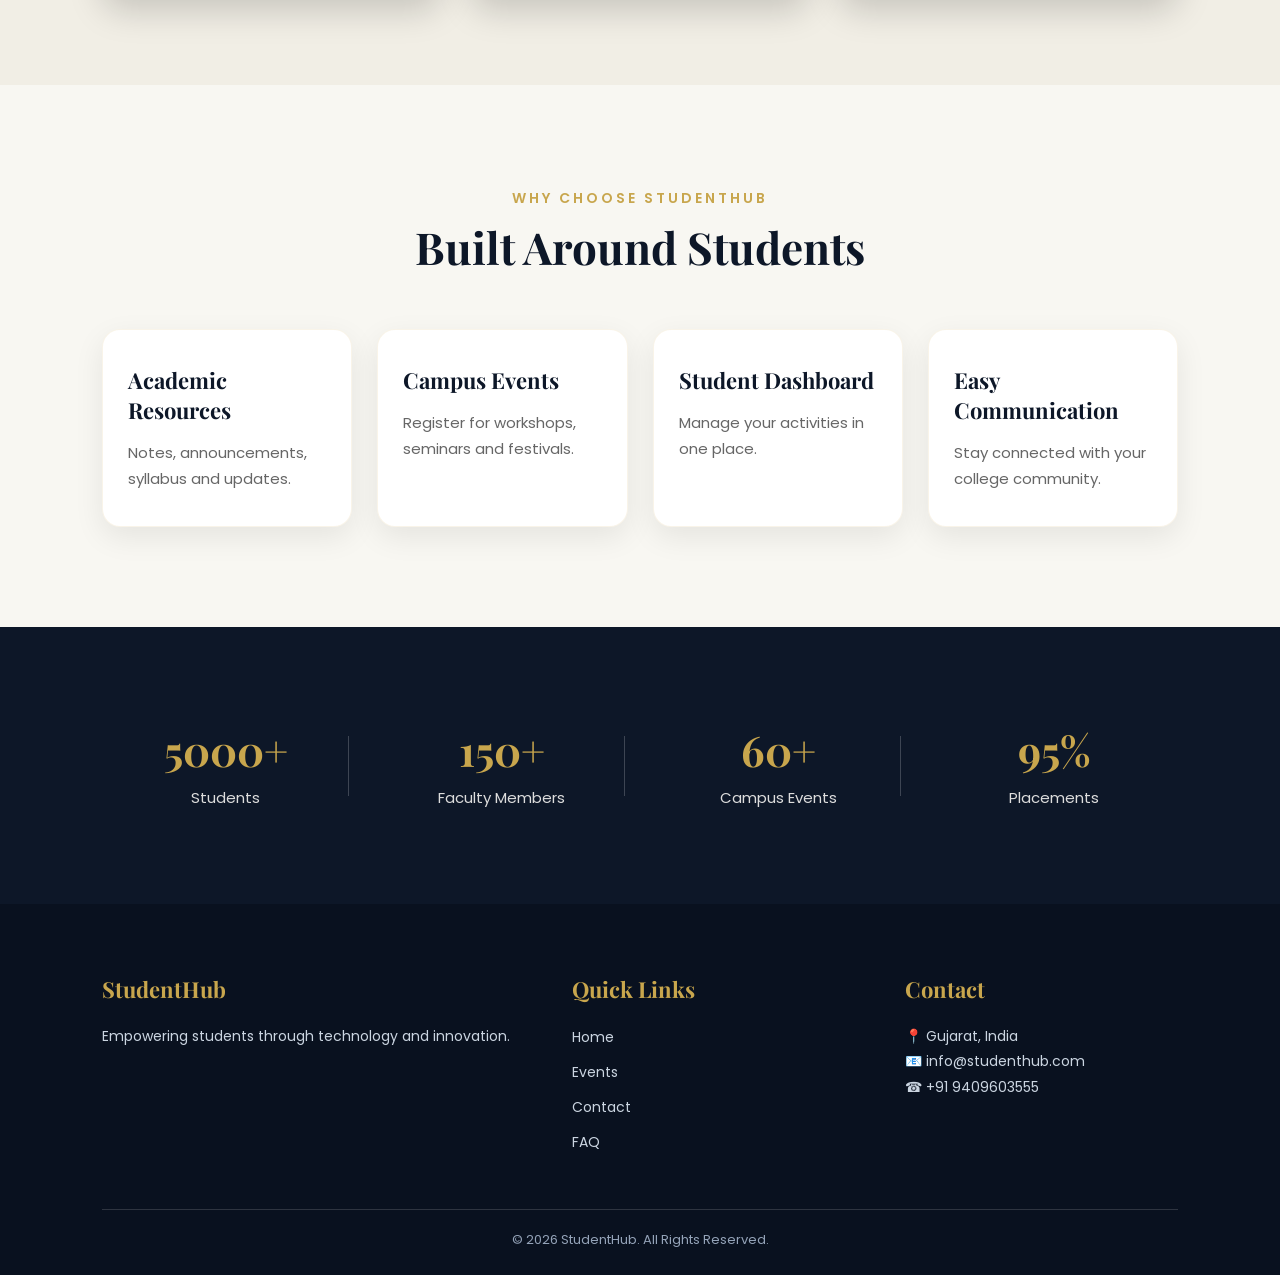
==== commit 7cc69d9d: "added slidebar notification banner and json" ====
--- a/about.html
+++ b/about.html
@@ -48,6 +48,7 @@
             <a href="login.html" class="login-btn">Login</a>
 
             <a href="register.html" class="register-btn">Register</a>
+            <button id="themeToggle" type="button">🌙 Dark</button>
 
         </div>
 
@@ -349,6 +350,7 @@
     </p>
 
 </footer>
+<script src="js/theme.js"></script>
 
 </body>
 
--- a/css/about.css
+++ b/css/about.css
@@ -1,84 +1,223 @@
-*{
-    margin:0;
-    padding:0;
-    box-sizing:border-box;
-}
-html{
-    scroll-behavior:smooth;
-}
-body{
-    font-family:'Poppins',sans-serif;
-    background:#f8f7f2;
-    color:#222;
-    overflow-x:hidden;
-}
-:root{
-    --gold:#c8a64d;
-    --dark:#0d1728;
-    --white:#ffffff;
-    --light:#f8f7f2;
-    --shadow:0 15px 35px rgba(0,0,0,.18);
-}
+/* =========================================
+   RESET
+   ========================================= */
+
+* {
+    margin: 0;
+    padding: 0;
+    box-sizing: border-box;
+}
+
+html {
+    scroll-behavior: smooth;
+}
+
+body {
+    font-family: 'Poppins', sans-serif;
+    background: #f8f7f2;
+    color: #222;
+    overflow-x: hidden;
+}
+
+:root {
+    --gold: #c8a64d;
+    --dark: #0d1728;
+    --white: #ffffff;
+    --light: #f8f7f2;
+    --shadow: 0 15px 35px rgba(0, 0, 0, .18);
+}
+
+
+/* =========================================
+   NAVBAR
+   ========================================= */
+
+header {
+    width: 100%;
+    background: #f8f7f2;
+    position: relative;
+    z-index: 100;
+}
+
 .navbar {
     width: 100%;
-    padding:25px 7%;
-    display : flex;
+    padding: 25px 7%;
+    display: flex;
     justify-content: space-between;
     align-items: center;
-    z-index:100;
-}
-.nav-links{
-    display:flex;
-    gap:35px;
-    list-style:none;
-}
-.nav-links a{
-    color:var(--gold);
-    font-size:16px;
-    font-weight:500;
-    /* transition:.3s; */
-}
-/* .nav-links a:hover{
-    color:var(--gold);
-} */
-.nav-buttons{
-    display:flex;
-    gap:15px;
-}
-.nav-buttons{
-    display:flex;
-    gap:15px;
-}
-.login-btn{
-    color:#c6c6c6;
-    border:1px solid rgba(255,255,255,.5);
-    padding:12px 28px;
-    border-radius:40px;
-    transition:.3s;
-}
-.login-btn:hover{
-    background:rgba(255,255,255,.15);
-}
-.register-btn{
-    background:var(--gold);
-    color:#fff;
-    padding:12px 28px;
-    border-radius:40px;
-    transition:.3s;
-}
-.register-btn:hover{
-    background:#b28f36;
-}
-.page-hero{
-    position:relative;
-    height:80vh;
-    display:flex;
-    justify-content:center;
-    align-items:center;
-    text-align:center;
-    padding:0 8%;
-    overflow:hidden;
-    background:linear-gradient(
+}
+
+/* Remove default underline */
+
+.navbar a {
+    text-decoration: none;
+}
+
+
+/* ---------- Logo ---------- */
+
+.logo a {
+    color: var(--dark);
+    font-family: 'Playfair Display', serif;
+    font-size: 28px;
+    font-weight: 700;
+    text-decoration: none;
+    transition: .3s ease;
+}
+
+.logo a:hover {
+    color: var(--gold);
+}
+
+
+/* ---------- Navigation Links ---------- */
+
+.nav-links {
+    display: flex;
+    align-items: center;
+    gap: 35px;
+    list-style: none;
+    margin: 0;
+    padding: 0;
+}
+
+.nav-links li {
+    list-style: none;
+}
+
+.nav-links a {
+    color: var(--dark);
+    font-size: 16px;
+    font-weight: 500;
+    text-decoration: none;
+    position: relative;
+    transition: .3s ease;
+}
+
+.nav-links a:hover {
+    color: var(--gold);
+}
+
+/* Gold hover line */
+
+.nav-links a::after {
+    content: "";
+    position: absolute;
+    left: 0;
+    bottom: -7px;
+    width: 0;
+    height: 2px;
+    background: var(--gold);
+    transition: .3s ease;
+}
+
+.nav-links a:hover::after {
+    width: 100%;
+}
+
+
+/* ---------- Navbar Buttons ---------- */
+
+.nav-buttons {
+    display: flex;
+    align-items: center;
+    gap: 12px;
+}
+
+.login-btn,
+.register-btn {
+    display: inline-flex;
+    align-items: center;
+    justify-content: center;
+    text-decoration: none !important;
+    font-family: 'Poppins', sans-serif;
+    font-size: 14px;
+    font-weight: 500;
+    cursor: pointer;
+    white-space: nowrap;
+    transition: .3s ease;
+}
+
+
+/* ---------- Login ---------- */
+
+.login-btn {
+    color: var(--gold);
+    border: 1px solid var(--gold);
+    background: transparent;
+    padding: 12px 28px;
+    border-radius: 40px;
+}
+
+.login-btn:hover {
+    background: var(--gold);
+    color: #ffffff;
+}
+
+
+/* ---------- Register ---------- */
+
+.register-btn {
+    background: var(--gold);
+    color: #ffffff;
+    border: 1px solid var(--gold);
+    padding: 12px 28px;
+    border-radius: 40px;
+}
+
+.register-btn:hover {
+    background: #b28f36;
+    border-color: #b28f36;
+}
+
+
+/* ---------- Theme Toggle ---------- */
+
+#themeToggle {
+    width: auto;
+    min-width: 100px;
+    margin: 0;
+    padding: 10px 16px;
+
+    border: 1px solid var(--gold);
+    border-radius: 40px;
+
+    background: transparent;
+    color: var(--dark);
+
+    font-family: 'Poppins', sans-serif;
+    font-size: 14px;
+    font-weight: 500;
+
+    cursor: pointer;
+    white-space: nowrap;
+
+    transition: .3s ease;
+}
+
+#themeToggle:hover {
+    background: var(--gold);
+    color: #ffffff;
+}
+
+
+/* =========================================
+   HERO SECTION
+   ========================================= */
+
+.page-hero {
+    position: relative;
+    height: 80vh;
+
+    display: flex;
+    justify-content: center;
+    align-items: center;
+
+    text-align: center;
+    padding: 0 8%;
+    overflow: hidden;
+
+    background: linear-gradient(
         135deg,
         #f8f7f2 0%,
         #fcfaf4 55%,
@@ -86,148 +225,960 @@
     );
 }
 
-.page-hero::before{
-    content:"";
-    position:absolute;
-    width:450px;
-    height:450px;
-    border-radius:50%;
-    background:rgba(200,166,77,.2);
-    top:-180px;
-    right:-120px;
-}
-
-.page-hero::after{
-    content:"";
-    position:absolute;
-    width:320px;
-    height:320px;
-    border-radius:50%;
-    background:rgba(200,166,77,.3);
-    bottom:-120px;
-    left:-80px;
-}
-
-.about-hero-content{
-    position:relative;
-    z-index:2;
-    max-width:850px;
-}
-
-.about-hero-content span{
-    display:inline-block;
-    color:var(--gold);
-    letter-spacing:4px;
-    text-transform:uppercase;
-    font-size:14px;
-    font-weight:600;
-    margin-bottom:20px;
-}
-
-.about-hero-content h1{
-    font-size:68px;
-    color:var(--dark);
-    line-height:1.1;
-    margin-bottom:25px;
-    font-family:'Playfair Display',serif;
-}
-
-.about-hero-content p{
-    max-width:680px;
-    margin:auto;
-    color:#666;
-    font-size:18px;
-    line-height:1.8;
-}
-
-.hero-stats{
-    margin-top:60px;
-    display:flex;
-    justify-content:center;
-    gap:30px;
-    flex-wrap:wrap;
-}
-
-.hero-card{
-    width:180px;
-    background:#fff;
-    padding:28px;
-    border-radius:22px;
-    box-shadow:0 15px 35px rgba(0,0,0,.08);
-    transition:.4s;
-    animation:floatCard 4s ease-in-out infinite;
-}
-
-.hero-card:nth-child(2){
-    animation-delay:.6s;
-}
-
-.hero-card:nth-child(3){
-    animation-delay:1.2s;
-}
-
-.hero-card:hover{
-    transform:translateY(-12px);
-    box-shadow:0 25px 45px rgba(200,166,77,.25);
-}
-
-.hero-card h3{
-    color:var(--gold);
-    font-size:42px;
-    margin-bottom:10px;
-    font-family:'Playfair Display',serif;
-}
-
-.hero-card p{
-    color:#666;
-    font-size:16px;
-    font-weight:500;
-}
-
-@keyframes floatCard{
-
-    0%{
-        transform:translateY(0);
-    }
-
-    50%{
-        transform:translateY(-12px);
-    }
-
-    100%{
-        transform:translateY(0);
-    }
-
-}
-
-
-@media(max-width:768px){
-
-    .page-hero{
-        height:auto;
-        padding:120px 20px 80px;
-    }
-
-    .about-hero-content h1{
-        font-size:42px;
-    }
-
-    .about-hero-content p{
-        font-size:16px;
-    }
-
-    .hero-stats{
-        gap:20px;
-        margin-top:40px;
-    }
-
-    .hero-card{
-        width:150px;
-        padding:22px;
-    }
-
-    .hero-card h3{
-        font-size:32px;
-    }
-
-}+.page-hero::before {
+    content: "";
+    position: absolute;
+
+    width: 450px;
+    height: 450px;
+
+    border-radius: 50%;
+
+    background: rgba(200, 166, 77, .2);
+
+    top: -180px;
+    right: -120px;
+}
+
+.page-hero::after {
+    content: "";
+    position: absolute;
+
+    width: 320px;
+    height: 320px;
+
+    border-radius: 50%;
+
+    background: rgba(200, 166, 77, .3);
+
+    bottom: -120px;
+    left: -80px;
+}
+
+.about-hero-content {
+    position: relative;
+    z-index: 2;
+    max-width: 850px;
+}
+
+.about-hero-content span {
+    display: inline-block;
+
+    color: var(--gold);
+
+    letter-spacing: 4px;
+    text-transform: uppercase;
+
+    font-size: 14px;
+    font-weight: 600;
+
+    margin-bottom: 20px;
+}
+
+.about-hero-content h1 {
+    font-size: 68px;
+    color: var(--dark);
+
+    line-height: 1.1;
+    margin-bottom: 25px;
+
+    font-family: 'Playfair Display', serif;
+}
+
+.about-hero-content p {
+    max-width: 680px;
+    margin: auto;
+
+    color: #666;
+
+    font-size: 18px;
+    line-height: 1.8;
+}
+
+
+/* =========================================
+   HERO STATS
+   ========================================= */
+
+.hero-stats {
+    margin-top: 60px;
+
+    display: flex;
+    justify-content: center;
+    gap: 30px;
+
+    flex-wrap: wrap;
+}
+
+.hero-card {
+    width: 180px;
+
+    background: #ffffff;
+
+    padding: 28px;
+
+    border-radius: 22px;
+
+    box-shadow: 0 15px 35px rgba(0, 0, 0, .08);
+
+    transition: .4s;
+
+    animation: floatCard 4s ease-in-out infinite;
+}
+
+.hero-card:nth-child(2) {
+    animation-delay: .6s;
+}
+
+.hero-card:nth-child(3) {
+    animation-delay: 1.2s;
+}
+
+.hero-card:hover {
+    transform: translateY(-12px);
+
+    box-shadow: 0 25px 45px rgba(200, 166, 77, .25);
+}
+
+.hero-card h3 {
+    color: var(--gold);
+
+    font-size: 42px;
+
+    margin-bottom: 10px;
+
+    font-family: 'Playfair Display', serif;
+}
+
+.hero-card p {
+    color: #666;
+
+    font-size: 16px;
+    font-weight: 500;
+}
+
+
+@keyframes floatCard {
+
+    0% {
+        transform: translateY(0);
+    }
+
+    50% {
+        transform: translateY(-12px);
+    }
+
+    100% {
+        transform: translateY(0);
+    }
+
+}
+
+
+/* =========================================
+   COMMON CONTAINER
+   ========================================= */
+
+.container {
+    width: 100%;
+    max-width: 1200px;
+    margin: auto;
+}
+
+
+/* =========================================
+   ABOUT MAIN
+   ========================================= */
+
+.about-main {
+    padding: 100px 8%;
+    background: var(--light);
+}
+
+.about-text {
+    max-width: 900px;
+    margin: auto;
+    text-align: center;
+}
+
+.about-text span {
+    display: inline-block;
+
+    color: var(--gold);
+
+    font-size: 14px;
+    font-weight: 600;
+
+    letter-spacing: 3px;
+    text-transform: uppercase;
+
+    margin-bottom: 15px;
+}
+
+.about-text h2 {
+    font-family: 'Playfair Display', serif;
+
+    color: var(--dark);
+
+    font-size: 44px;
+    line-height: 1.2;
+
+    margin-bottom: 25px;
+}
+
+.about-text p {
+    color: #666;
+
+    font-size: 16px;
+    line-height: 1.9;
+
+    margin-bottom: 18px;
+}
+
+
+/* =========================================
+   MISSION
+   ========================================= */
+
+.mission {
+    padding: 90px 8%;
+    background: #f1eee5;
+}
+
+.mission .container {
+    display: grid;
+
+    grid-template-columns: repeat(3, 1fr);
+
+    gap: 30px;
+}
+
+.mission-card {
+    background: #ffffff;
+
+    padding: 40px 30px;
+
+    border-radius: 20px;
+
+    text-align: center;
+
+    box-shadow: var(--shadow);
+
+    border: 1px solid rgba(200, 166, 77, .12);
+
+    transition: .4s ease;
+}
+
+.mission-card:hover {
+    transform: translateY(-10px);
+
+    box-shadow: 0 20px 40px rgba(200, 166, 77, .20);
+
+    border-color: rgba(200, 166, 77, .4);
+}
+
+.mission-card h3 {
+    color: var(--dark);
+
+    font-family: 'Playfair Display', serif;
+
+    font-size: 25px;
+
+    margin-bottom: 18px;
+}
+
+.mission-card p {
+    color: #666;
+
+    font-size: 15px;
+    line-height: 1.8;
+}
+
+
+/* =========================================
+   WHY US
+   ========================================= */
+
+.why-us {
+    padding: 100px 8%;
+    background: var(--light);
+}
+
+.section-heading {
+    text-align: center;
+    margin-bottom: 55px;
+}
+
+.section-heading span {
+    display: inline-block;
+
+    color: var(--gold);
+
+    font-size: 14px;
+    font-weight: 600;
+
+    letter-spacing: 3px;
+    text-transform: uppercase;
+
+    margin-bottom: 12px;
+}
+
+.section-heading h2 {
+    font-family: 'Playfair Display', serif;
+
+    color: var(--dark);
+
+    font-size: 44px;
+    line-height: 1.2;
+}
+
+.feature-grid {
+    display: grid;
+
+    grid-template-columns: repeat(4, 1fr);
+
+    gap: 25px;
+}
+
+.feature-card {
+    background: #ffffff;
+
+    padding: 35px 25px;
+
+    border-radius: 18px;
+
+    border: 1px solid rgba(200, 166, 77, .12);
+
+    box-shadow: 0 10px 30px rgba(0, 0, 0, .08);
+
+    transition: .4s ease;
+}
+
+.feature-card:hover {
+    transform: translateY(-10px);
+
+    border-color: rgba(200, 166, 77, .5);
+
+    box-shadow: 0 20px 40px rgba(200, 166, 77, .18);
+}
+
+.feature-card h3 {
+    color: var(--dark);
+
+    font-family: 'Playfair Display', serif;
+
+    font-size: 22px;
+
+    margin-bottom: 15px;
+}
+
+.feature-card p {
+    color: #666;
+
+    font-size: 15px;
+    line-height: 1.7;
+}
+
+
+/* =========================================
+   STATISTICS
+   ========================================= */
+
+.statistics {
+    padding: 75px 8%;
+    background: var(--dark);
+}
+
+.statistics .container {
+    display: grid;
+
+    grid-template-columns: repeat(4, 1fr);
+
+    gap: 30px;
+
+    text-align: center;
+}
+
+.stat {
+    padding: 20px;
+    position: relative;
+}
+
+.stat:not(:last-child)::after {
+    content: "";
+
+    position: absolute;
+
+    width: 1px;
+    height: 60px;
+
+    background: rgba(255, 255, 255, .2);
+
+    right: 0;
+    top: 50%;
+
+    transform: translateY(-50%);
+}
+
+.stat h2 {
+    color: var(--gold);
+
+    font-family: 'Playfair Display', serif;
+
+    font-size: 42px;
+
+    margin-bottom: 8px;
+}
+
+.stat p {
+    color: #ddd;
+
+    font-size: 15px;
+}
+
+
+/* =========================================
+   FOOTER
+   ========================================= */
+
+footer {
+    background: #09111f;
+
+    color: #ffffff;
+
+    padding: 70px 8% 25px;
+}
+
+.footer-grid {
+    display: grid;
+
+    grid-template-columns: 1.5fr 1fr 1fr;
+
+    gap: 60px;
+}
+
+.footer-grid h3 {
+    color: var(--gold);
+
+    font-family: 'Playfair Display', serif;
+
+    font-size: 22px;
+
+    margin-bottom: 20px;
+}
+
+.footer-grid p {
+    color: #cbd5e1;
+
+    font-size: 14px;
+
+    line-height: 1.8;
+}
+
+.footer-grid ul {
+    list-style: none;
+}
+
+.footer-grid li {
+    margin-bottom: 10px;
+}
+
+.footer-grid a {
+    color: #cbd5e1;
+
+    font-size: 14px;
+
+    text-decoration: none;
+
+    transition: .3s;
+}
+
+.footer-grid a:hover {
+    color: var(--gold);
+    padding-left: 5px;
+}
+
+footer hr {
+    border: none;
+
+    border-top: 1px solid rgba(255, 255, 255, .15);
+
+    margin: 45px 0 20px;
+}
+
+.copyright {
+    text-align: center;
+
+    color: #94a3b8;
+
+    font-size: 13px;
+}
+
+
+/* =========================================
+   DARK THEME
+   ========================================= */
+
+body.dark-mode {
+    background: #0d1728;
+    color: #f5f5f5;
+}
+
+
+/* ---------- Navbar ---------- */
+
+body.dark-mode header {
+    background: #0d1728;
+    border-bottom: 1px solid rgba(200, 166, 77, .25);
+}
+
+body.dark-mode .logo a {
+    color: #c8a64d;
+}
+
+body.dark-mode .logo a:hover {
+    color: #ffffff;
+}
+
+body.dark-mode .nav-links a {
+    color: #ffffff;
+}
+
+body.dark-mode .nav-links a:hover {
+    color: #c8a64d;
+}
+
+body.dark-mode .login-btn {
+    color: #ffffff;
+    border-color: #c8a64d;
+}
+
+body.dark-mode .login-btn:hover {
+    background: #c8a64d;
+    color: #0d1728;
+}
+
+body.dark-mode .register-btn {
+    background: #c8a64d;
+    border-color: #c8a64d;
+    color: #0d1728;
+}
+
+body.dark-mode .register-btn:hover {
+    background: #ffffff;
+    border-color: #ffffff;
+    color: #0d1728;
+}
+
+body.dark-mode #themeToggle {
+    background: transparent;
+    color: #ffffff;
+    border-color: #c8a64d;
+}
+
+body.dark-mode #themeToggle:hover {
+    background: #c8a64d;
+    color: #0d1728;
+}
+
+
+/* ---------- Hero ---------- */
+
+body.dark-mode .page-hero {
+    background: #111d31;
+}
+
+body.dark-mode .about-hero-content span {
+    color: #c8a64d;
+}
+
+body.dark-mode .about-hero-content h1 {
+    color: #ffffff;
+}
+
+body.dark-mode .about-hero-content p {
+    color: #cbd5e1;
+}
+
+
+/* ---------- Hero Cards ---------- */
+
+body.dark-mode .hero-card {
+    background: #16243a;
+
+    border: 1px solid rgba(200, 166, 77, .25);
+
+    box-shadow: 0 15px 35px rgba(0, 0, 0, .35);
+}
+
+body.dark-mode .hero-card h3 {
+    color: #c8a64d;
+}
+
+body.dark-mode .hero-card p {
+    color: #d1d5db;
+}
+
+
+/* ---------- About ---------- */
+
+body.dark-mode .about-main {
+    background: #0d1728;
+}
+
+body.dark-mode .about-text span {
+    color: #c8a64d;
+}
+
+body.dark-mode .about-text h2 {
+    color: #ffffff;
+}
+
+body.dark-mode .about-text p {
+    color: #cbd5e1;
+}
+
+
+/* ---------- Mission ---------- */
+
+body.dark-mode .mission {
+    background: #111d31;
+}
+
+body.dark-mode .mission-card {
+    background: #16243a;
+
+    border-color: rgba(200, 166, 77, .25);
+
+    box-shadow: 0 15px 35px rgba(0, 0, 0, .3);
+}
+
+body.dark-mode .mission-card h3 {
+    color: #c8a64d;
+}
+
+body.dark-mode .mission-card p {
+    color: #cbd5e1;
+}
+
+body.dark-mode .mission-card:hover {
+    border-color: #c8a64d;
+}
+
+
+/* ---------- Why Us ---------- */
+
+body.dark-mode .why-us {
+    background: #0d1728;
+}
+
+body.dark-mode .section-heading span {
+    color: #c8a64d;
+}
+
+body.dark-mode .section-heading h2 {
+    color: #ffffff;
+}
+
+body.dark-mode .feature-card {
+    background: #16243a;
+
+    border-color: rgba(200, 166, 77, .25);
+
+    box-shadow: 0 15px 35px rgba(0, 0, 0, .3);
+}
+
+body.dark-mode .feature-card h3 {
+    color: #ffffff;
+}
+
+body.dark-mode .feature-card p {
+    color: #cbd5e1;
+}
+
+body.dark-mode .feature-card:hover {
+    border-color: #c8a64d;
+}
+
+
+/* ---------- Statistics ---------- */
+
+body.dark-mode .statistics {
+    background: #111d31;
+}
+
+body.dark-mode .stat h2 {
+    color: #c8a64d;
+}
+
+body.dark-mode .stat p {
+    color: #cbd5e1;
+}
+
+
+/* ---------- Footer ---------- */
+
+body.dark-mode footer {
+    background: #080f1c;
+    color: #ffffff;
+}
+
+body.dark-mode footer h3 {
+    color: #c8a64d;
+}
+
+body.dark-mode footer p {
+    color: #cbd5e1;
+}
+
+body.dark-mode footer a {
+    color: #cbd5e1;
+    text-decoration: none;
+}
+
+body.dark-mode footer a:hover {
+    color: #c8a64d;
+}
+
+body.dark-mode footer hr {
+    border-color: rgba(255, 255, 255, .15);
+}
+
+body.dark-mode .copyright {
+    color: #94a3b8;
+}
+
+
+/* =========================================
+   RESPONSIVE DESIGN
+   ========================================= */
+
+@media (max-width: 992px) {
+
+    .feature-grid {
+        grid-template-columns: repeat(2, 1fr);
+    }
+
+    .mission .container {
+        grid-template-columns: repeat(2, 1fr);
+    }
+
+    .mission-card:last-child {
+        grid-column: 1 / -1;
+        max-width: 50%;
+        margin: auto;
+    }
+
+    .statistics .container {
+        grid-template-columns: repeat(2, 1fr);
+        row-gap: 30px;
+    }
+
+    .stat:nth-child(2)::after {
+        display: none;
+    }
+
+    .footer-grid {
+        grid-template-columns: repeat(2, 1fr);
+    }
+}
+
+
+/* =========================================
+   TABLET / MOBILE
+   ========================================= */
+
+@media (max-width: 768px) {
+
+    .navbar {
+        padding: 20px;
+        flex-wrap: wrap;
+        gap: 20px;
+    }
+
+    .nav-links {
+        order: 3;
+
+        width: 100%;
+
+        justify-content: center;
+
+        gap: 20px;
+
+        flex-wrap: wrap;
+    }
+
+    .nav-buttons {
+        gap: 8px;
+    }
+
+    .login-btn,
+    .register-btn {
+        padding: 9px 16px;
+        font-size: 13px;
+    }
+
+    #themeToggle {
+        min-width: auto;
+        padding: 9px 13px;
+        font-size: 13px;
+    }
+
+
+    /* Hero */
+
+    .page-hero {
+        height: auto;
+        padding: 120px 20px 80px;
+    }
+
+    .about-hero-content h1 {
+        font-size: 42px;
+    }
+
+    .about-hero-content p {
+        font-size: 16px;
+    }
+
+    .hero-stats {
+        gap: 20px;
+        margin-top: 40px;
+    }
+
+    .hero-card {
+        width: 150px;
+        padding: 22px;
+    }
+
+    .hero-card h3 {
+        font-size: 32px;
+    }
+
+
+    /* About */
+
+    .about-main {
+        padding: 75px 20px;
+    }
+
+    .about-text h2 {
+        font-size: 36px;
+    }
+
+    .about-text p {
+        font-size: 15px;
+    }
+
+
+    /* Mission */
+
+    .mission {
+        padding: 70px 20px;
+    }
+
+    .mission .container {
+        grid-template-columns: 1fr;
+    }
+
+    .mission-card:last-child {
+        grid-column: auto;
+        max-width: none;
+    }
+
+
+    /* Why Us */
+
+    .why-us {
+        padding: 75px 20px;
+    }
+
+    .section-heading {
+        margin-bottom: 40px;
+    }
+
+    .section-heading h2 {
+        font-size: 36px;
+    }
+
+    .feature-grid {
+        grid-template-columns: 1fr;
+    }
+
+
+    /* Statistics */
+
+    .statistics {
+        padding: 60px 20px;
+    }
+
+    .statistics .container {
+        grid-template-columns: repeat(2, 1fr);
+        gap: 20px;
+    }
+
+    .stat {
+        padding: 15px;
+    }
+
+    .stat h2 {
+        font-size: 34px;
+    }
+
+    .stat:not(:last-child)::after {
+        display: none;
+    }
+
+
+    /* Footer */
+
+    footer {
+        padding: 60px 20px 25px;
+    }
+
+    .footer-grid {
+        grid-template-columns: 1fr;
+        gap: 35px;
+    }
+}
+
+
+/* =========================================
+   SMALL MOBILE
+   ========================================= */
+
+@media (max-width: 480px) {
+
+    .logo a {
+        font-size: 24px;
+    }
+
+    .nav-links {
+        gap: 15px;
+    }
+
+    .nav-links a {
+        font-size: 13px;
+    }
+
+    .nav-buttons {
+        width: 100%;
+        justify-content: center;
+    }
+
+    .statistics .container {
+        grid-template-columns: 1fr;
+    }
+
+    .stat h2 {
+        font-size: 32px;
+    }
+
+    .about-text h2 {
+        font-size: 30px;
+    }
+
+    .section-heading h2 {
+        font-size: 30px;
+    }
+}
+
